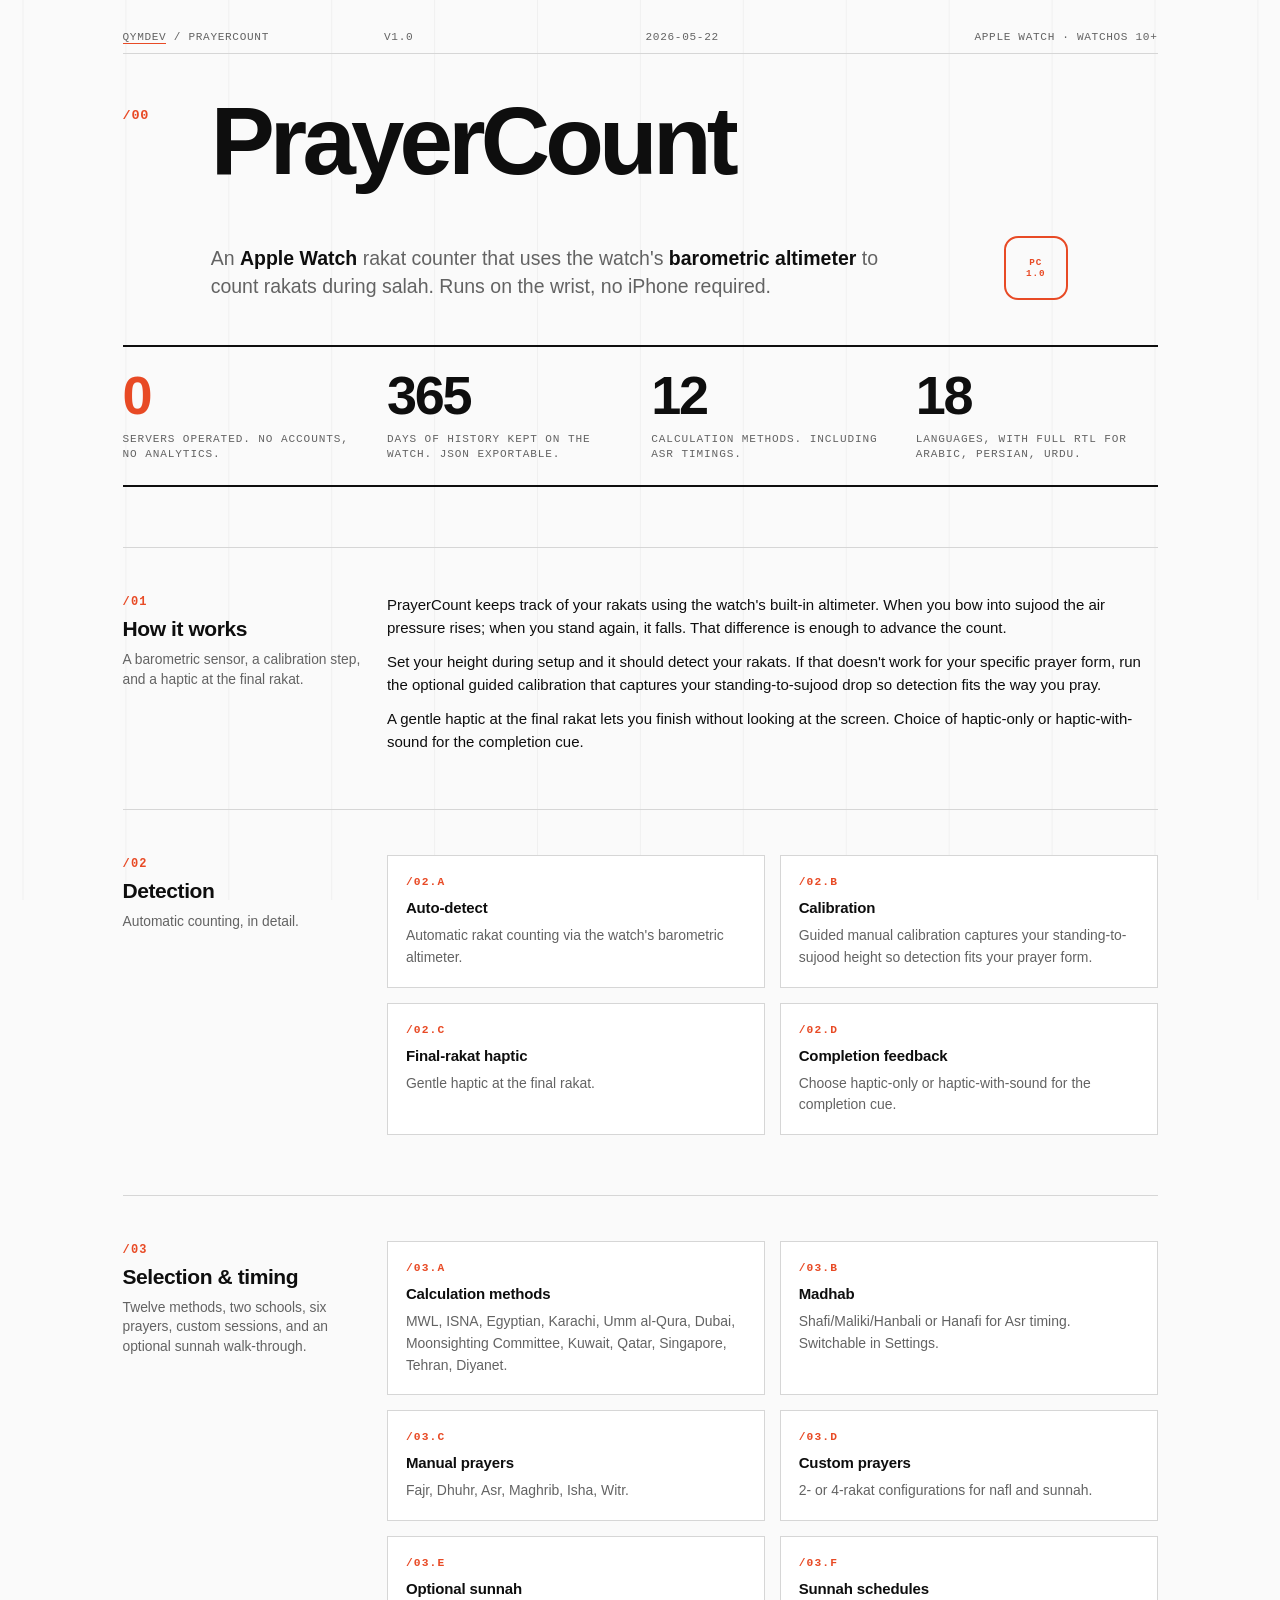
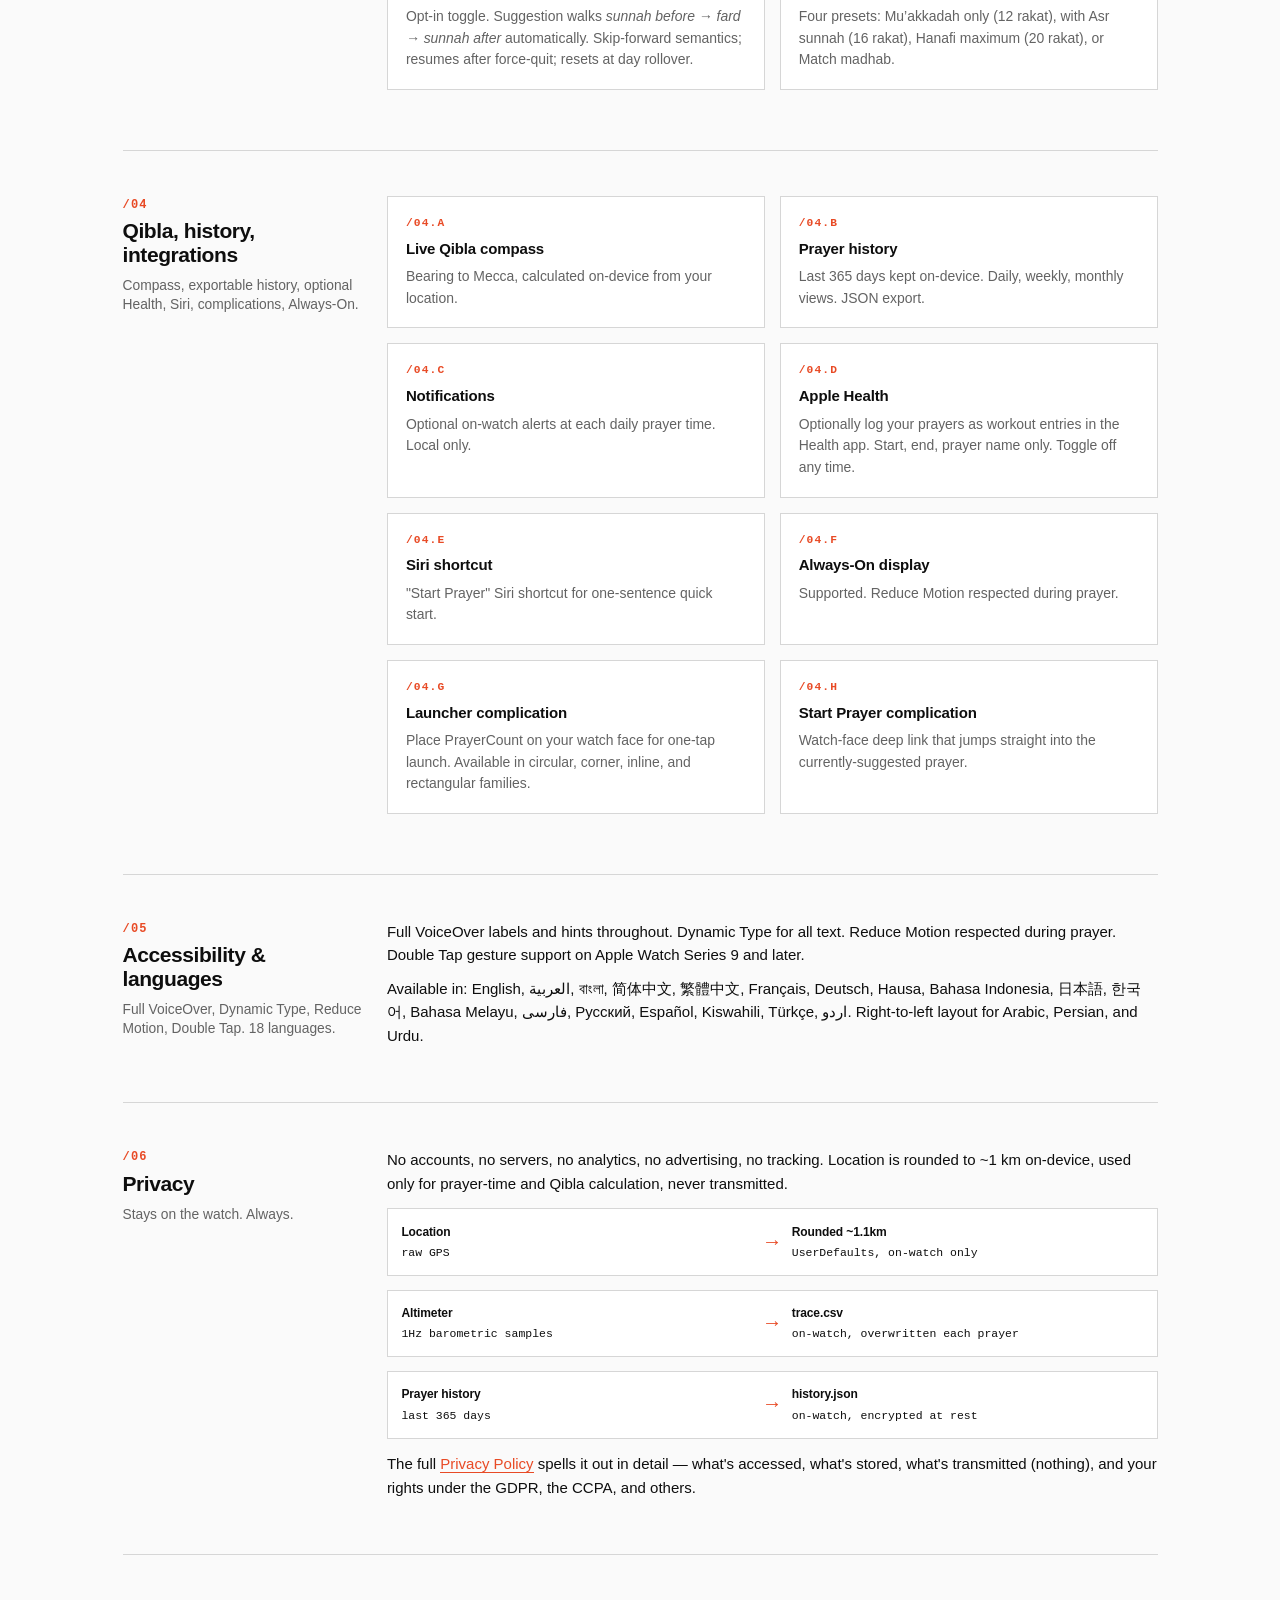
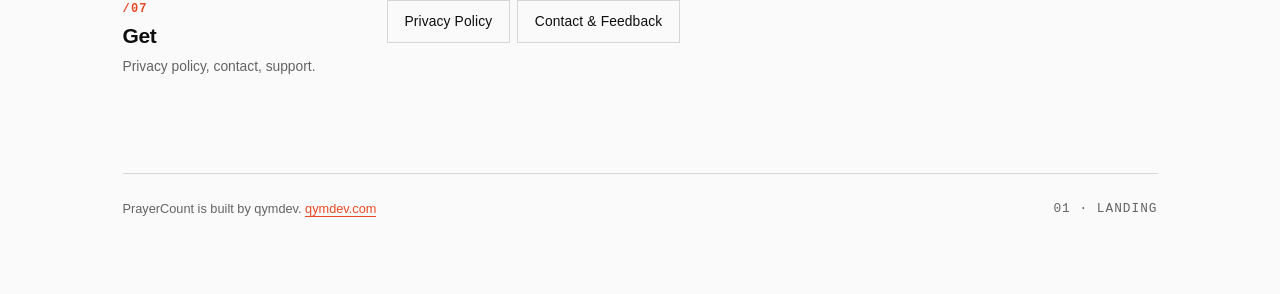
==== prayercount/index.html @ 880f3c38 "Soften hero stat: "Both schools for Asr" → "Including Asr timings" Co-Authored-By: Claude Opus 4.7 <" ====
<!doctype html>
<html lang="en">
<head>
  <meta charset="utf-8">
  <meta name="viewport" content="width=device-width, initial-scale=1">
  <title>PrayerCount — Apple Watch rakat counter</title>
  <meta name="description" content="PrayerCount is an Apple Watch app that counts the rakats of your daily prayer using the watch's barometric altimeter.">
  <link rel="stylesheet" href="style.css">
</head>
<body>
<div class="frame">
  <header class="meta-row">
    <div><a href="https://qymdev.com/">qymdev</a> / prayercount</div>
    <div>v1.0</div>
    <div>2026-05-22</div>
    <div>Apple Watch · watchOS 10+</div>
  </header>

  <div class="hero">
    <div class="ord">/00</div>
    <h1>PrayerCount</h1>
    <p class="tagline">An <strong>Apple Watch</strong> rakat counter that uses the watch's <strong>barometric altimeter</strong> to count rakats during salah. Runs on the wrist, no iPhone required.</p>
    <div class="signal">PC<br>1.0</div>
  </div>

  <div class="stats">
    <div class="stat">
      <p class="num accent">0</p>
      <p class="label">Servers operated. No accounts, no analytics.</p>
    </div>
    <div class="stat">
      <p class="num">365</p>
      <p class="label">Days of history kept on the watch. JSON exportable.</p>
    </div>
    <div class="stat">
      <p class="num">12</p>
      <p class="label">Calculation methods. Including Asr timings.</p>
    </div>
    <div class="stat">
      <p class="num">18</p>
      <p class="label">Languages, with full RTL for Arabic, Persian, Urdu.</p>
    </div>
  </div>

  <section>
    <div class="lead">
      <span class="ord">/01</span>
      <h2>How it works</h2>
      <p class="lead-dek">A barometric sensor, a calibration step, and a haptic at the final rakat.</p>
    </div>
    <div class="body">
      <p>PrayerCount keeps track of your rakats using the watch's built-in altimeter. When you bow into sujood the air pressure rises; when you stand again, it falls. That difference is enough to advance the count.</p>
      <p>Set your height during setup and it should detect your rakats. If that doesn't work for your specific prayer form, run the optional guided calibration that captures your standing-to-sujood drop so detection fits the way you pray.</p>
      <p>A gentle haptic at the final rakat lets you finish without looking at the screen. Choice of haptic-only or haptic-with-sound for the completion cue.</p>
    </div>
  </section>

  <section>
    <div class="lead">
      <span class="ord">/02</span>
      <h2>Detection</h2>
      <p class="lead-dek">Automatic counting, in detail.</p>
    </div>
    <div class="body">
      <div class="cards">
        <div class="card">
          <p class="num">/02.A</p>
          <h4>Auto-detect</h4>
          <p>Automatic rakat counting via the watch's barometric altimeter.</p>
        </div>
        <div class="card">
          <p class="num">/02.B</p>
          <h4>Calibration</h4>
          <p>Guided manual calibration captures your standing-to-sujood height so detection fits your prayer form.</p>
        </div>
        <div class="card">
          <p class="num">/02.C</p>
          <h4>Final-rakat haptic</h4>
          <p>Gentle haptic at the final rakat.</p>
        </div>
        <div class="card">
          <p class="num">/02.D</p>
          <h4>Completion feedback</h4>
          <p>Choose haptic-only or haptic-with-sound for the completion cue.</p>
        </div>
      </div>
    </div>
  </section>

  <section>
    <div class="lead">
      <span class="ord">/03</span>
      <h2>Selection &amp; timing</h2>
      <p class="lead-dek">Twelve methods, two schools, six prayers, custom sessions, and an optional sunnah walk-through.</p>
    </div>
    <div class="body">
      <div class="cards">
        <div class="card">
          <p class="num">/03.A</p>
          <h4>Calculation methods</h4>
          <p>MWL, ISNA, Egyptian, Karachi, Umm al-Qura, Dubai, Moonsighting Committee, Kuwait, Qatar, Singapore, Tehran, Diyanet.</p>
        </div>
        <div class="card">
          <p class="num">/03.B</p>
          <h4>Madhab</h4>
          <p>Shafi/Maliki/Hanbali or Hanafi for Asr timing. Switchable in Settings.</p>
        </div>
        <div class="card">
          <p class="num">/03.C</p>
          <h4>Manual prayers</h4>
          <p>Fajr, Dhuhr, Asr, Maghrib, Isha, Witr.</p>
        </div>
        <div class="card">
          <p class="num">/03.D</p>
          <h4>Custom prayers</h4>
          <p>2- or 4-rakat configurations for nafl and sunnah.</p>
        </div>
        <div class="card">
          <p class="num">/03.E</p>
          <h4>Optional sunnah</h4>
          <p>Opt-in toggle. Suggestion walks <em>sunnah before &rarr; fard &rarr; sunnah after</em> automatically. Skip-forward semantics; resumes after force-quit; resets at day rollover.</p>
        </div>
        <div class="card">
          <p class="num">/03.F</p>
          <h4>Sunnah schedules</h4>
          <p>Four presets: Mu&rsquo;akkadah only (12 rakat), with Asr sunnah (16 rakat), Hanafi maximum (20 rakat), or Match madhab.</p>
        </div>
      </div>
    </div>
  </section>

  <section>
    <div class="lead">
      <span class="ord">/04</span>
      <h2>Qibla, history, integrations</h2>
      <p class="lead-dek">Compass, exportable history, optional Health, Siri, complications, Always-On.</p>
    </div>
    <div class="body">
      <div class="cards">
        <div class="card">
          <p class="num">/04.A</p>
          <h4>Live Qibla compass</h4>
          <p>Bearing to Mecca, calculated on-device from your location.</p>
        </div>
        <div class="card">
          <p class="num">/04.B</p>
          <h4>Prayer history</h4>
          <p>Last 365 days kept on-device. Daily, weekly, monthly views. JSON export.</p>
        </div>
        <div class="card">
          <p class="num">/04.C</p>
          <h4>Notifications</h4>
          <p>Optional on-watch alerts at each daily prayer time. Local only.</p>
        </div>
        <div class="card">
          <p class="num">/04.D</p>
          <h4>Apple Health</h4>
          <p>Optionally log your prayers as workout entries in the Health app. Start, end, prayer name only. Toggle off any time.</p>
        </div>
        <div class="card">
          <p class="num">/04.E</p>
          <h4>Siri shortcut</h4>
          <p>"Start Prayer" Siri shortcut for one-sentence quick start.</p>
        </div>
        <div class="card">
          <p class="num">/04.F</p>
          <h4>Always-On display</h4>
          <p>Supported. Reduce Motion respected during prayer.</p>
        </div>
        <div class="card">
          <p class="num">/04.G</p>
          <h4>Launcher complication</h4>
          <p>Place PrayerCount on your watch face for one-tap launch. Available in circular, corner, inline, and rectangular families.</p>
        </div>
        <div class="card">
          <p class="num">/04.H</p>
          <h4>Start Prayer complication</h4>
          <p>Watch-face deep link that jumps straight into the currently-suggested prayer.</p>
        </div>
      </div>
    </div>
  </section>

  <section>
    <div class="lead">
      <span class="ord">/05</span>
      <h2>Accessibility &amp; languages</h2>
      <p class="lead-dek">Full VoiceOver, Dynamic Type, Reduce Motion, Double Tap. 18 languages.</p>
    </div>
    <div class="body">
      <p>Full VoiceOver labels and hints throughout. Dynamic Type for all text. Reduce Motion respected during prayer. Double Tap gesture support on Apple Watch Series 9 and later.</p>
      <p>Available in: English, العربية, বাংলা, 简体中文, 繁體中文, Français, Deutsch, Hausa, Bahasa Indonesia, 日本語, 한국어, Bahasa Melayu, فارسی, Русский, Español, Kiswahili, Türkçe, اردو. Right-to-left layout for Arabic, Persian, and Urdu.</p>
    </div>
  </section>

  <section>
    <div class="lead">
      <span class="ord">/06</span>
      <h2>Privacy</h2>
      <p class="lead-dek">Stays on the watch. Always.</p>
    </div>
    <div class="body">
      <p>No accounts, no servers, no analytics, no advertising, no tracking. Location is rounded to ~1&nbsp;km on-device, used only for prayer-time and Qibla calculation, never transmitted.</p>
      <div class="flow">
        <div class="source"><strong>Location</strong>raw GPS</div>
        <div class="arrow">→</div>
        <div class="dest"><strong>Rounded ~1.1km</strong>UserDefaults, on-watch only</div>
      </div>
      <div class="flow">
        <div class="source"><strong>Altimeter</strong>1Hz barometric samples</div>
        <div class="arrow">→</div>
        <div class="dest"><strong>trace.csv</strong>on-watch, overwritten each prayer</div>
      </div>
      <div class="flow">
        <div class="source"><strong>Prayer history</strong>last 365 days</div>
        <div class="arrow">→</div>
        <div class="dest"><strong>history.json</strong>on-watch, encrypted at rest</div>
      </div>
      <p>The full <a href="privacy/">Privacy Policy</a> spells it out in detail &mdash; what's accessed, what's stored, what's transmitted (nothing), and your rights under the GDPR, the CCPA, and others.</p>
    </div>
  </section>

  <section>
    <div class="lead">
      <span class="ord">/07</span>
      <h2>Get</h2>
      <p class="lead-dek">Privacy policy, contact, support.</p>
    </div>
    <div class="body">
      <div class="links">
        <a href="privacy/">Privacy Policy</a>
        <a href="mailto:prayercount@qymdev.com">Contact &amp; Feedback</a>
      </div>
    </div>
  </section>

  <footer>
    <p>PrayerCount is built by qymdev. <a href="https://qymdev.com/">qymdev.com</a></p>
    <div class="coord">01 · landing</div>
  </footer>
</div>
</body>
</html>
---- prayercount/style.css ----
:root {
  --bg: #fafafa;
  --fg: #0e0e0e;
  --muted: #636363;
  --accent: #e84a25;
  --border: #d6d6d6;
  --grid-line: rgba(0, 0, 0, 0.04);
  --card-bg: #ffffff;
  --sans: -apple-system, BlinkMacSystemFont, "Inter Tight", "Inter", "Helvetica Neue", sans-serif;
  --mono: ui-monospace, SFMono-Regular, "JetBrains Mono", Menlo, Consolas, monospace;
}
@media (prefers-color-scheme: dark) {
  :root {
    --bg: #0a0a0a;
    --fg: #fafafa;
    --muted: #8b8b8b;
    --border: #2a2a2a;
    --grid-line: rgba(255, 255, 255, 0.04);
    --card-bg: #141414;
  }
}
* { box-sizing: border-box; }
html { -webkit-text-size-adjust: 100%; }
body {
  font-family: var(--sans);
  font-size: 15px;
  line-height: 1.55;
  color: var(--fg);
  background: var(--bg);
  margin: 0;
  padding: 0;
  -webkit-font-smoothing: antialiased;
  text-rendering: optimizeLegibility;
  background-image: linear-gradient(to right, var(--grid-line) 1px, transparent 1px);
  background-size: calc((100% - 3em) / 12) 100%;
  background-position: 1.5em 0;
  background-attachment: fixed;
  font-variant-numeric: tabular-nums;
}
.frame { max-width: 1080px; margin: 0 auto; padding: 1.5em 1.5em 5em; }

.meta-row {
  display: grid;
  grid-template-columns: repeat(12, 1fr);
  gap: 1em;
  font-family: var(--mono);
  font-size: 0.74em;
  letter-spacing: 0.06em;
  text-transform: uppercase;
  color: var(--muted);
  border-bottom: 1px solid var(--border);
  padding: 0.6em 0;
  margin-bottom: 4em;
}
.meta-row > div { grid-column: span 3; }
.meta-row > div:last-child { text-align: right; grid-column: 10 / -1; }
.meta-row a { color: var(--muted); text-decoration: none; }
.meta-row a:hover { color: var(--accent); }

.hero {
  display: grid;
  grid-template-columns: repeat(12, 1fr);
  gap: 1.5em;
  margin-bottom: 3em;
  align-items: end;
}
.hero .ord {
  grid-column: 1 / span 1;
  font-family: var(--mono);
  font-size: 0.9em;
  font-weight: 700;
  color: var(--accent);
  align-self: start;
  letter-spacing: 0.06em;
  padding-top: 0.6em;
}
.hero h1 {
  grid-column: 2 / span 9;
  font-family: var(--sans);
  font-size: clamp(3em, 9.5vw, 6.4em);
  font-weight: 800;
  line-height: 0.9;
  letter-spacing: -0.05em;
  margin: 0 0 0.3em;
  color: var(--fg);
}
.hero .tagline {
  grid-column: 2 / span 8;
  font-size: 1.3em;
  line-height: 1.4;
  color: var(--muted);
  font-weight: 500;
  margin: 0;
}
.hero .tagline strong { color: var(--fg); }
.hero .signal {
  grid-column: 11 / -1;
  align-self: end;
  width: 64px;
  height: 64px;
  border: 2px solid var(--accent);
  border-radius: 14px;
  display: grid;
  place-items: center;
  color: var(--accent);
  font-family: var(--mono);
  font-size: 0.62em;
  letter-spacing: 0.1em;
  text-align: center;
  line-height: 1.2;
  font-weight: 700;
  text-transform: uppercase;
}

.stats {
  display: grid;
  grid-template-columns: repeat(12, 1fr);
  gap: 1.5em;
  border-top: 2px solid var(--fg);
  border-bottom: 2px solid var(--fg);
  padding: 1.5em 0;
  margin: 3em 0 4em;
}
.stat { grid-column: span 3; }
.stat .num {
  font-family: var(--sans);
  font-size: clamp(2.4em, 5vw, 3.6em);
  font-weight: 800;
  line-height: 0.95;
  letter-spacing: -0.04em;
  color: var(--fg);
  margin: 0 0 0.2em;
}
.stat .num .unit { font-size: 0.5em; color: var(--muted); font-weight: 600; letter-spacing: 0; margin-left: 0.15em; }
.stat .num.accent { color: var(--accent); }
.stat .label {
  font-family: var(--mono);
  font-size: 0.74em;
  letter-spacing: 0.08em;
  text-transform: uppercase;
  color: var(--muted);
  margin: 0;
  line-height: 1.4;
}

section {
  display: grid;
  grid-template-columns: repeat(12, 1fr);
  gap: 1.5em;
  padding: 3em 0;
  border-top: 1px solid var(--border);
}
section .lead {
  grid-column: 1 / span 3;
  align-self: start;
  position: sticky;
  top: 1.5em;
}
section .lead .ord {
  font-family: var(--mono);
  font-size: 0.8em;
  font-weight: 700;
  color: var(--accent);
  letter-spacing: 0.1em;
  display: block;
  margin-bottom: 0.4em;
}
section .lead h2 {
  font-family: var(--sans);
  font-size: 1.4em;
  font-weight: 800;
  letter-spacing: -0.02em;
  line-height: 1.1;
  margin: 0 0 0.5em;
  color: var(--fg);
}
section .lead .lead-dek {
  font-family: var(--sans);
  font-size: 0.92em;
  color: var(--muted);
  margin: 0;
  line-height: 1.4;
}
section .body { grid-column: 4 / -1; }
section .body > *:first-child { margin-top: 0; }

h3 {
  font-family: var(--sans);
  font-size: 0.95em;
  font-weight: 700;
  text-transform: uppercase;
  letter-spacing: 0.06em;
  margin: 1.8em 0 0.5em;
  color: var(--fg);
}
h3:first-child { margin-top: 0; }
p, ul, ol, table { margin: 0.7em 0; }

a { color: var(--accent); text-decoration: none; border-bottom: 1px solid var(--accent); }
a:hover { background: var(--accent); color: var(--bg); border-bottom-color: var(--accent); }
ul, ol { padding-left: 1.4em; }
li { margin: 0.3em 0; }

.cards {
  display: grid;
  grid-template-columns: repeat(2, 1fr);
  gap: 1em;
  margin: 1em 0;
}
.card {
  background: var(--card-bg);
  border: 1px solid var(--border);
  padding: 1.2em;
}
.card .num {
  font-family: var(--mono);
  font-size: 0.75em;
  font-weight: 700;
  color: var(--accent);
  letter-spacing: 0.1em;
  margin: 0 0 0.4em;
}
.card h4 {
  font-family: var(--sans);
  font-size: 1em;
  font-weight: 700;
  margin: 0 0 0.4em;
  letter-spacing: -0.01em;
}
.card p { margin: 0; font-size: 0.93em; color: var(--muted); }
.card ul { margin: 0.4em 0 0; padding-left: 1.2em; font-size: 0.93em; color: var(--muted); }

code {
  font-family: var(--mono);
  font-size: 0.86em;
  background: var(--grid-line);
  padding: 0.05em 0.4em;
  border: 1px solid var(--border);
}

.links {
  display: flex;
  flex-wrap: wrap;
  gap: 0.5em;
  margin: 0.5em 0 0;
}
.links a {
  display: inline-block;
  padding: 0.7em 1.2em;
  border: 1px solid var(--border);
  background: transparent;
  color: var(--fg);
  text-decoration: none;
  font-weight: 500;
  font-size: 0.92em;
  letter-spacing: 0.01em;
}
.links a:hover {
  background: var(--fg);
  color: var(--bg);
  border-color: var(--fg);
}

table {
  width: 100%;
  border-collapse: collapse;
  font-size: 0.88em;
}
th, td {
  padding: 0.7em 0.6em;
  text-align: left;
  vertical-align: top;
  border-bottom: 1px solid var(--border);
}
th {
  font-family: var(--sans);
  text-transform: uppercase;
  letter-spacing: 0.08em;
  font-size: 0.72em;
  font-weight: 700;
  color: var(--muted);
  border-bottom: 2px solid var(--fg);
}

.updated {
  font-family: var(--mono);
  font-size: 0.78em;
  color: var(--muted);
  text-transform: uppercase;
  letter-spacing: 0.1em;
  margin-bottom: 0;
}

.flow {
  display: grid;
  grid-template-columns: 1fr auto 1fr;
  align-items: center;
  gap: 1em;
  padding: 1em;
  background: var(--card-bg);
  border: 1px solid var(--border);
  margin: 1em 0;
  font-size: 0.9em;
}
.flow .arrow {
  font-family: var(--mono);
  color: var(--accent);
  font-size: 1.5em;
  text-align: center;
}
.flow .source, .flow .dest {
  font-family: var(--mono);
  font-size: 0.85em;
}
.flow .source strong, .flow .dest strong {
  display: block;
  font-family: var(--sans);
  font-size: 1.05em;
  letter-spacing: -0.01em;
  margin-bottom: 0.2em;
}
.flow .dest.transmitted { color: #d63b15; font-weight: 700; text-transform: uppercase; letter-spacing: 0.05em; font-family: var(--sans); font-size: 0.85em; }
.flow .dest.local { color: var(--accent); font-weight: 700; }

footer {
  display: grid;
  grid-template-columns: repeat(12, 1fr);
  gap: 1.5em;
  margin-top: 4em;
  padding: 2em 0 0;
  border-top: 1px solid var(--border);
  font-size: 0.85em;
  color: var(--muted);
}
footer p { grid-column: 1 / span 8; margin: 0; }
footer .coord {
  grid-column: 11 / -1;
  text-align: right;
  font-family: var(--mono);
  letter-spacing: 0.08em;
  text-transform: uppercase;
}

@media (max-width: 900px) {
  .cards { grid-template-columns: 1fr; }
}
@media (max-width: 720px) {
  body { background-image: none; font-size: 14px; }
  .frame { padding: 1em 1em 3em; }
  .meta-row, .hero, .stats, section, footer { display: block; }
  .meta-row { padding: 0.6em 0; margin-bottom: 2.5em; }
  .meta-row > div { display: inline-block; margin-right: 1em; grid-column: auto; }
  .meta-row > div:last-child { display: block; text-align: left; margin-top: 0.4em; margin-right: 0; }
  .hero h1 { font-size: 3em; margin-bottom: 0.4em; }
  .hero .signal, .hero .ord { display: none; }
  .stats { padding: 1em 0; }
  .stat { display: inline-block; margin-right: 2em; margin-bottom: 1em; vertical-align: top; }
  section { padding: 2em 0; }
  section .lead { position: static; margin: 0 0 1.5em; }
  footer p, footer .coord { grid-column: auto; text-align: left; }
  footer .coord { margin-top: 0.5em; }
}

/* ═══ PRIVACY PAGE — Editorial-format structural classes ═══ */

.title-block {
  border-top: 6px solid var(--fg);
  padding: 1em 0 0;
  margin-bottom: 2.5em;
}
.title-block .ord {
  font-family: var(--mono);
  font-size: 0.78em;
  font-weight: 700;
  color: var(--accent);
  letter-spacing: 0.12em;
  margin: 0 0 0.5em;
  text-transform: uppercase;
}
.title-block h1 {
  font-family: var(--sans);
  font-size: clamp(2.6em, 7vw, 4em);
  font-weight: 800;
  line-height: 0.95;
  letter-spacing: -0.04em;
  margin: 0 0 0.5em;
  color: var(--fg);
}
.title-block .dek {
  font-family: var(--sans);
  font-size: 1.2em;
  line-height: 1.5;
  color: var(--muted);
  margin: 0 0 0.5em;
  max-width: 38em;
  font-weight: 500;
}
.title-block .dek strong { color: var(--fg); }

.toc {
  border-top: 1px solid var(--border);
  border-bottom: 1px solid var(--border);
  padding: 1.5em 0;
  margin: 2em 0 3em;
  font-family: var(--sans);
}
.toc .toc-title {
  font-family: var(--mono);
  font-size: 0.78em;
  letter-spacing: 0.12em;
  text-transform: uppercase;
  color: var(--muted);
  margin: 0 0 1em;
  font-weight: 700;
}
.toc ol {
  list-style: none;
  padding: 0;
  margin: 0;
  counter-reset: chapter;
  column-count: 2;
  column-gap: 2.5em;
}
.toc li {
  padding: 0.35em 0;
  counter-increment: chapter;
  break-inside: avoid;
  font-size: 0.95em;
}
.toc li::before {
  content: "/" counter(chapter, decimal-leading-zero) "  ";
  font-family: var(--mono);
  color: var(--accent);
  font-weight: 700;
  font-size: 0.82em;
  letter-spacing: 0.05em;
}
.toc a { color: var(--fg); text-decoration: none; border-bottom: 1px solid transparent; }
.toc a:hover { border-bottom-color: var(--accent); color: var(--accent); }

article.chapter {
  display: grid;
  grid-template-columns: repeat(12, 1fr);
  gap: 1em 1.5em;
  margin: 3em 0 0;
  padding-top: 2em;
  border-top: 1px solid var(--border);
}
article.chapter > .ord {
  grid-column: 1 / span 2;
  font-family: var(--mono);
  font-size: 0.78em;
  font-weight: 700;
  color: var(--accent);
  letter-spacing: 0.12em;
  text-transform: uppercase;
  margin: 0;
  align-self: start;
  position: sticky;
  top: 1.5em;
}
article.chapter > h2 {
  grid-column: 3 / span 9;
  font-family: var(--sans);
  font-size: 1.6em;
  font-weight: 800;
  line-height: 1.15;
  letter-spacing: -0.025em;
  margin: 0 0 1em;
  color: var(--fg);
}
article.chapter > .body {
  grid-column: 3 / span 9;
  max-width: 38em;
}
article.chapter > .body > *:first-child { margin-top: 0; }
article.chapter > .body > *:last-child { margin-bottom: 0; }

article.chapter .lede {
  font-size: 1.08em;
  line-height: 1.6;
  color: var(--fg);
}

.pull-quote {
  font-family: var(--sans);
  font-size: 1.45em;
  font-weight: 700;
  line-height: 1.3;
  letter-spacing: -0.015em;
  color: var(--fg);
  border-top: 2px solid var(--accent);
  border-bottom: 2px solid var(--accent);
  padding: 1em 0;
  margin: 2em 0;
}
.pull-quote em {
  color: var(--accent);
  font-style: italic;
}
.pull-quote cite {
  display: block;
  font-family: var(--mono);
  font-style: normal;
  font-size: 0.55em;
  font-weight: 700;
  letter-spacing: 0.15em;
  text-transform: uppercase;
  color: var(--muted);
  margin-top: 1em;
}

.aside {
  border-left: 2px solid var(--border);
  padding: 0.4em 0 0.4em 1.2em;
  margin: 1.5em 0;
  font-size: 0.95em;
  color: var(--muted);
}
.aside .label {
  font-family: var(--mono);
  font-size: 0.7em;
  font-weight: 700;
  letter-spacing: 0.14em;
  text-transform: uppercase;
  color: var(--accent);
  display: block;
  margin-bottom: 0.4em;
}
.aside p { color: var(--fg); margin: 0.5em 0; }
.aside p:first-child { margin-top: 0; }

.updated {
  font-family: var(--mono);
  font-size: 0.78em;
  color: var(--muted);
  text-transform: uppercase;
  letter-spacing: 0.12em;
  margin: 1em 0 0;
}

article.chapter h3 {
  font-family: var(--sans);
  font-size: 0.95em;
  font-weight: 700;
  text-transform: uppercase;
  letter-spacing: 0.06em;
  margin: 1.8em 0 0.5em;
  color: var(--fg);
}
article.chapter h3:first-child { margin-top: 0; }

@media (max-width: 720px) {
  article.chapter { display: block; }
  article.chapter > .ord { position: static; margin: 0 0 0.5em; }
  article.chapter > .body { max-width: none; }
  .toc ol { column-count: 1; }
  .pull-quote { font-size: 1.2em; }
}
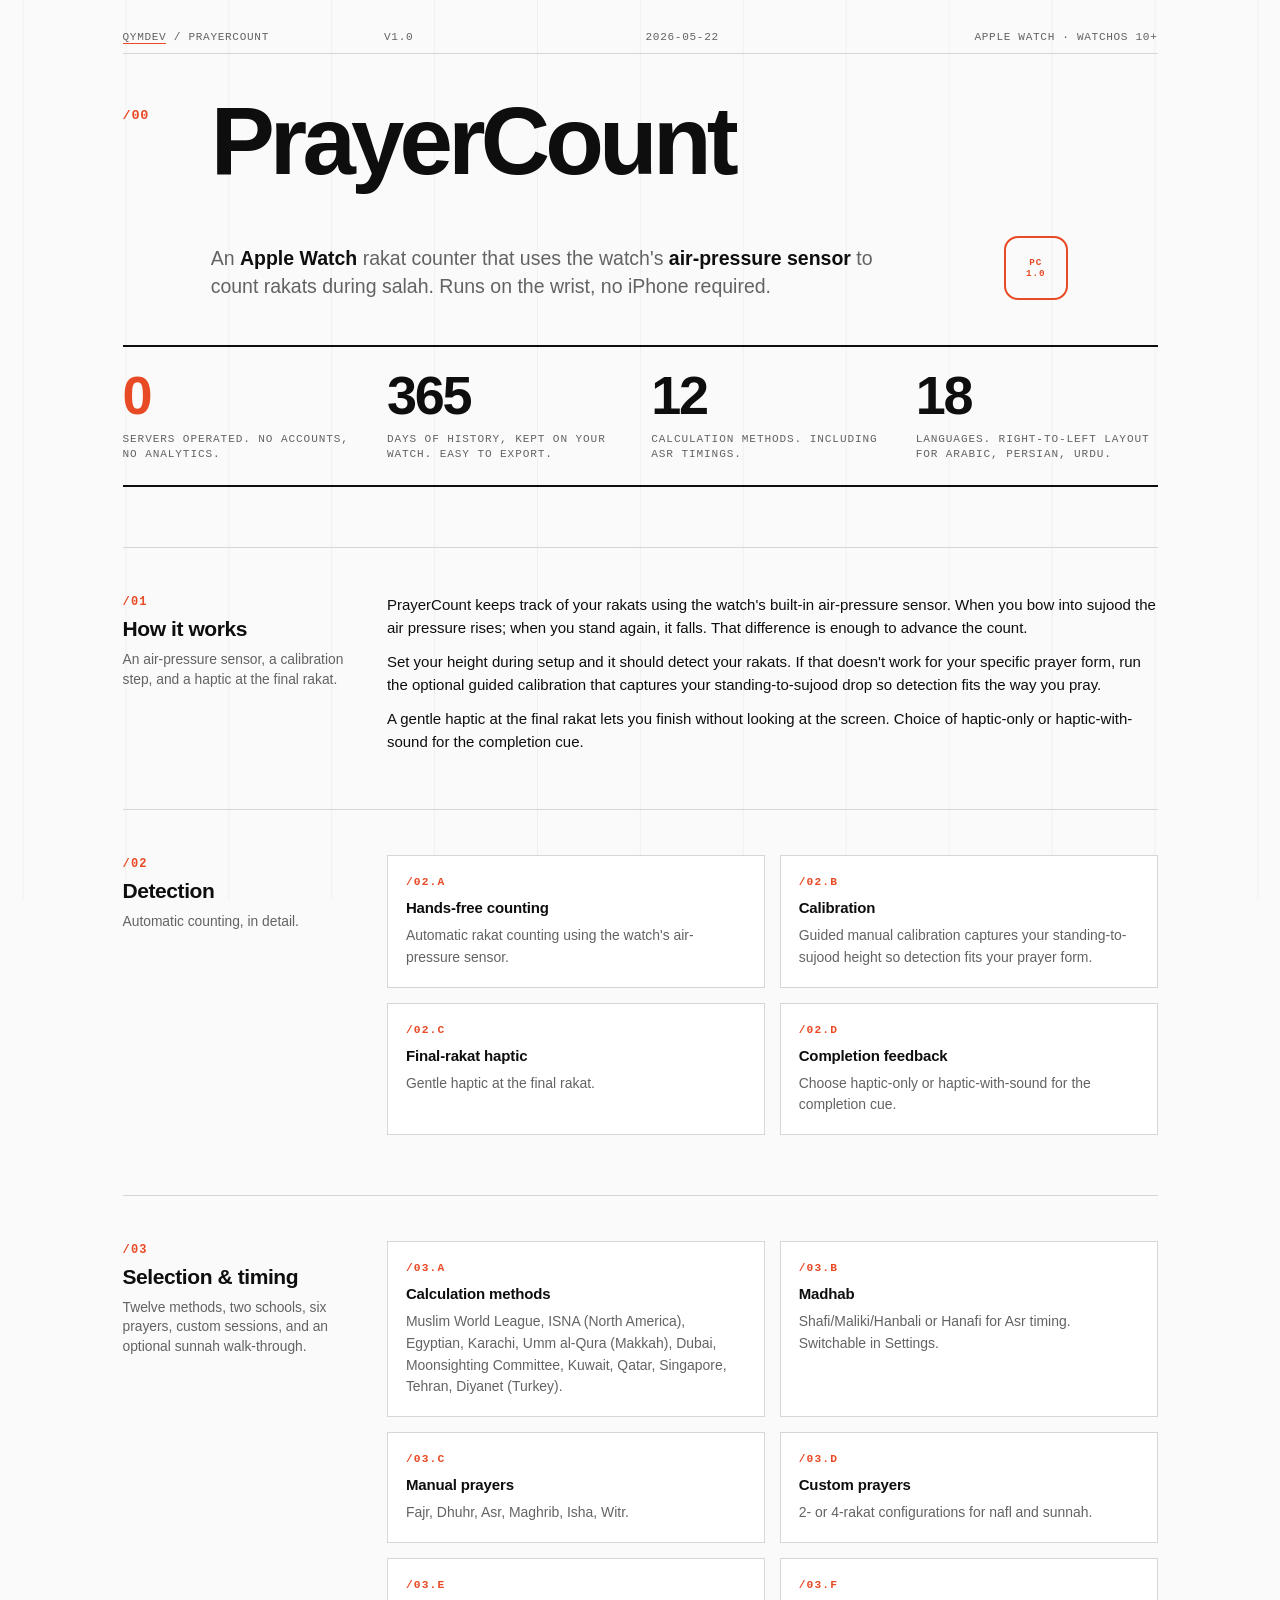
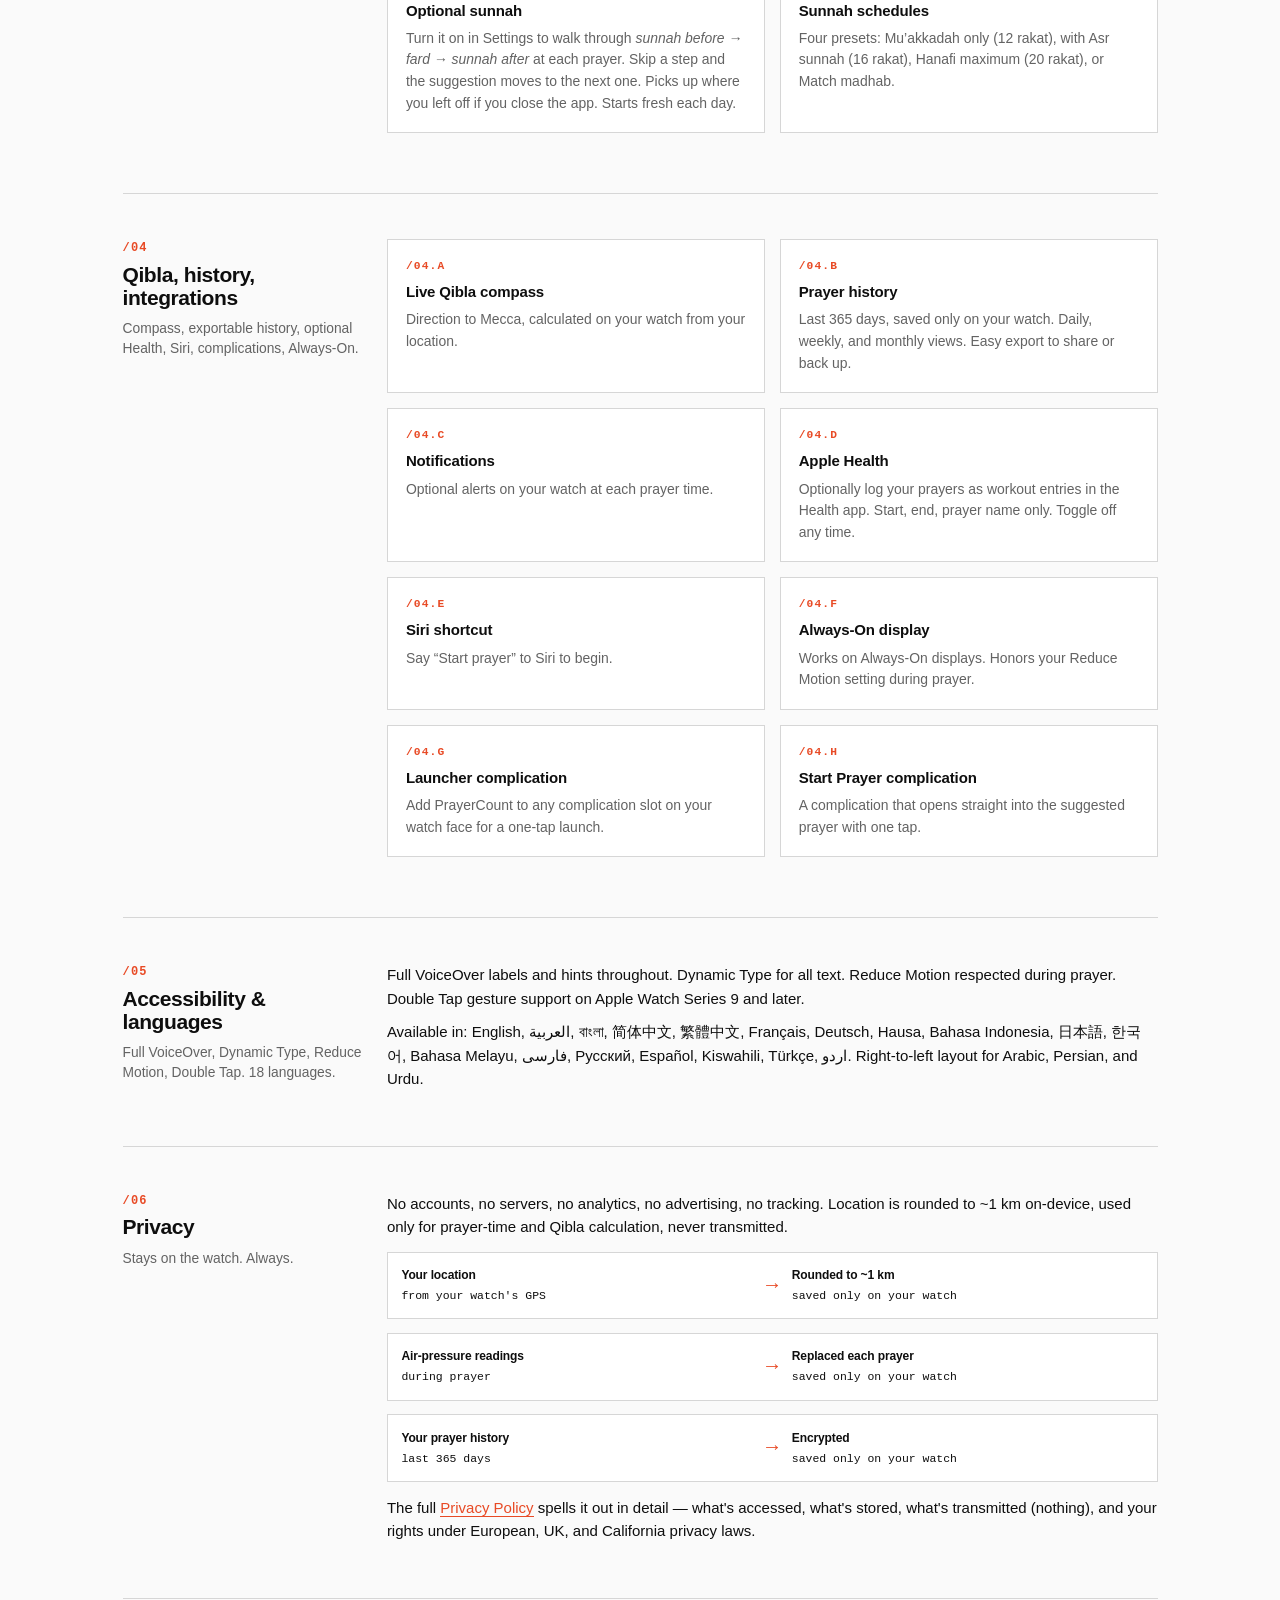
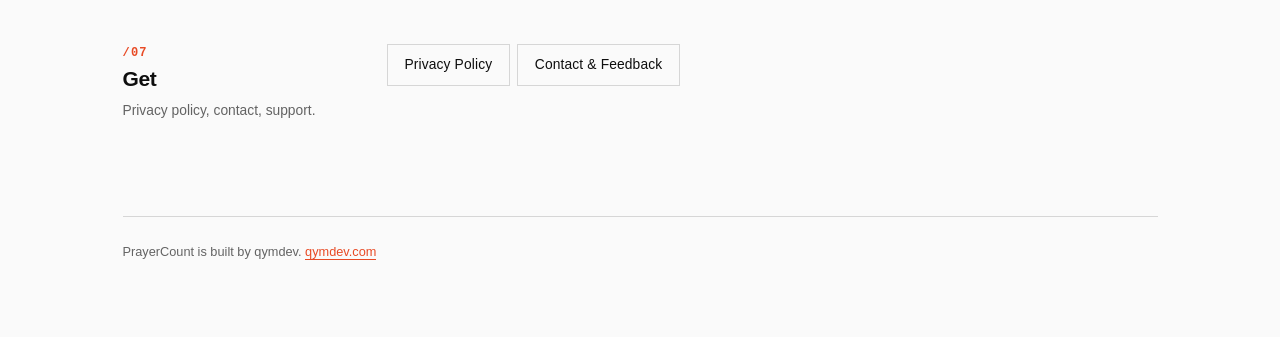
==== commit cdc25fff: "Translate landing-page jargon into end-user language Removes engineering and acronym-heavy phrasing " ====
--- a/prayercount/index.html
+++ b/prayercount/index.html
@@ -19,7 +19,7 @@
   <div class="hero">
     <div class="ord">/00</div>
     <h1>PrayerCount</h1>
-    <p class="tagline">An <strong>Apple Watch</strong> rakat counter that uses the watch's <strong>barometric altimeter</strong> to count rakats during salah. Runs on the wrist, no iPhone required.</p>
+    <p class="tagline">An <strong>Apple Watch</strong> rakat counter that uses the watch's <strong>air-pressure sensor</strong> to count rakats during salah. Runs on the wrist, no iPhone required.</p>
     <div class="signal">PC<br>1.0</div>
   </div>
 
@@ -30,7 +30,7 @@
     </div>
     <div class="stat">
       <p class="num">365</p>
-      <p class="label">Days of history kept on the watch. JSON exportable.</p>
+      <p class="label">Days of history, kept on your watch. Easy to export.</p>
     </div>
     <div class="stat">
       <p class="num">12</p>
@@ -38,7 +38,7 @@
     </div>
     <div class="stat">
       <p class="num">18</p>
-      <p class="label">Languages, with full RTL for Arabic, Persian, Urdu.</p>
+      <p class="label">Languages. Right-to-left layout for Arabic, Persian, Urdu.</p>
     </div>
   </div>
 
@@ -46,10 +46,10 @@
     <div class="lead">
       <span class="ord">/01</span>
       <h2>How it works</h2>
-      <p class="lead-dek">A barometric sensor, a calibration step, and a haptic at the final rakat.</p>
-    </div>
-    <div class="body">
-      <p>PrayerCount keeps track of your rakats using the watch's built-in altimeter. When you bow into sujood the air pressure rises; when you stand again, it falls. That difference is enough to advance the count.</p>
+      <p class="lead-dek">An air-pressure sensor, a calibration step, and a haptic at the final rakat.</p>
+    </div>
+    <div class="body">
+      <p>PrayerCount keeps track of your rakats using the watch's built-in air-pressure sensor. When you bow into sujood the air pressure rises; when you stand again, it falls. That difference is enough to advance the count.</p>
       <p>Set your height during setup and it should detect your rakats. If that doesn't work for your specific prayer form, run the optional guided calibration that captures your standing-to-sujood drop so detection fits the way you pray.</p>
       <p>A gentle haptic at the final rakat lets you finish without looking at the screen. Choice of haptic-only or haptic-with-sound for the completion cue.</p>
     </div>
@@ -65,8 +65,8 @@
       <div class="cards">
         <div class="card">
           <p class="num">/02.A</p>
-          <h4>Auto-detect</h4>
-          <p>Automatic rakat counting via the watch's barometric altimeter.</p>
+          <h4>Hands-free counting</h4>
+          <p>Automatic rakat counting using the watch's air-pressure sensor.</p>
         </div>
         <div class="card">
           <p class="num">/02.B</p>
@@ -98,7 +98,7 @@
         <div class="card">
           <p class="num">/03.A</p>
           <h4>Calculation methods</h4>
-          <p>MWL, ISNA, Egyptian, Karachi, Umm al-Qura, Dubai, Moonsighting Committee, Kuwait, Qatar, Singapore, Tehran, Diyanet.</p>
+          <p>Muslim World League, ISNA (North America), Egyptian, Karachi, Umm al-Qura (Makkah), Dubai, Moonsighting Committee, Kuwait, Qatar, Singapore, Tehran, Diyanet (Turkey).</p>
         </div>
         <div class="card">
           <p class="num">/03.B</p>
@@ -118,7 +118,7 @@
         <div class="card">
           <p class="num">/03.E</p>
           <h4>Optional sunnah</h4>
-          <p>Opt-in toggle. Suggestion walks <em>sunnah before &rarr; fard &rarr; sunnah after</em> automatically. Skip-forward semantics; resumes after force-quit; resets at day rollover.</p>
+          <p>Turn it on in Settings to walk through <em>sunnah before &rarr; fard &rarr; sunnah after</em> at each prayer. Skip a step and the suggestion moves to the next one. Picks up where you left off if you close the app. Starts fresh each day.</p>
         </div>
         <div class="card">
           <p class="num">/03.F</p>
@@ -140,17 +140,17 @@
         <div class="card">
           <p class="num">/04.A</p>
           <h4>Live Qibla compass</h4>
-          <p>Bearing to Mecca, calculated on-device from your location.</p>
+          <p>Direction to Mecca, calculated on your watch from your location.</p>
         </div>
         <div class="card">
           <p class="num">/04.B</p>
           <h4>Prayer history</h4>
-          <p>Last 365 days kept on-device. Daily, weekly, monthly views. JSON export.</p>
+          <p>Last 365 days, saved only on your watch. Daily, weekly, and monthly views. Easy export to share or back up.</p>
         </div>
         <div class="card">
           <p class="num">/04.C</p>
           <h4>Notifications</h4>
-          <p>Optional on-watch alerts at each daily prayer time. Local only.</p>
+          <p>Optional alerts on your watch at each prayer time.</p>
         </div>
         <div class="card">
           <p class="num">/04.D</p>
@@ -160,22 +160,22 @@
         <div class="card">
           <p class="num">/04.E</p>
           <h4>Siri shortcut</h4>
-          <p>"Start Prayer" Siri shortcut for one-sentence quick start.</p>
+          <p>Say &ldquo;Start prayer&rdquo; to Siri to begin.</p>
         </div>
         <div class="card">
           <p class="num">/04.F</p>
           <h4>Always-On display</h4>
-          <p>Supported. Reduce Motion respected during prayer.</p>
+          <p>Works on Always-On displays. Honors your Reduce Motion setting during prayer.</p>
         </div>
         <div class="card">
           <p class="num">/04.G</p>
           <h4>Launcher complication</h4>
-          <p>Place PrayerCount on your watch face for one-tap launch. Available in circular, corner, inline, and rectangular families.</p>
+          <p>Add PrayerCount to any complication slot on your watch face for a one-tap launch.</p>
         </div>
         <div class="card">
           <p class="num">/04.H</p>
           <h4>Start Prayer complication</h4>
-          <p>Watch-face deep link that jumps straight into the currently-suggested prayer.</p>
+          <p>A complication that opens straight into the suggested prayer with one tap.</p>
         </div>
       </div>
     </div>
@@ -202,21 +202,21 @@
     <div class="body">
       <p>No accounts, no servers, no analytics, no advertising, no tracking. Location is rounded to ~1&nbsp;km on-device, used only for prayer-time and Qibla calculation, never transmitted.</p>
       <div class="flow">
-        <div class="source"><strong>Location</strong>raw GPS</div>
+        <div class="source"><strong>Your location</strong>from your watch's GPS</div>
         <div class="arrow">→</div>
-        <div class="dest"><strong>Rounded ~1.1km</strong>UserDefaults, on-watch only</div>
+        <div class="dest"><strong>Rounded to ~1 km</strong>saved only on your watch</div>
       </div>
       <div class="flow">
-        <div class="source"><strong>Altimeter</strong>1Hz barometric samples</div>
+        <div class="source"><strong>Air-pressure readings</strong>during prayer</div>
         <div class="arrow">→</div>
-        <div class="dest"><strong>trace.csv</strong>on-watch, overwritten each prayer</div>
+        <div class="dest"><strong>Replaced each prayer</strong>saved only on your watch</div>
       </div>
       <div class="flow">
-        <div class="source"><strong>Prayer history</strong>last 365 days</div>
+        <div class="source"><strong>Your prayer history</strong>last 365 days</div>
         <div class="arrow">→</div>
-        <div class="dest"><strong>history.json</strong>on-watch, encrypted at rest</div>
-      </div>
-      <p>The full <a href="privacy/">Privacy Policy</a> spells it out in detail &mdash; what's accessed, what's stored, what's transmitted (nothing), and your rights under the GDPR, the CCPA, and others.</p>
+        <div class="dest"><strong>Encrypted</strong>saved only on your watch</div>
+      </div>
+      <p>The full <a href="privacy/">Privacy Policy</a> spells it out in detail &mdash; what's accessed, what's stored, what's transmitted (nothing), and your rights under European, UK, and California privacy laws.</p>
     </div>
   </section>
 
@@ -236,7 +236,6 @@
 
   <footer>
     <p>PrayerCount is built by qymdev. <a href="https://qymdev.com/">qymdev.com</a></p>
-    <div class="coord">01 · landing</div>
   </footer>
 </div>
 </body>
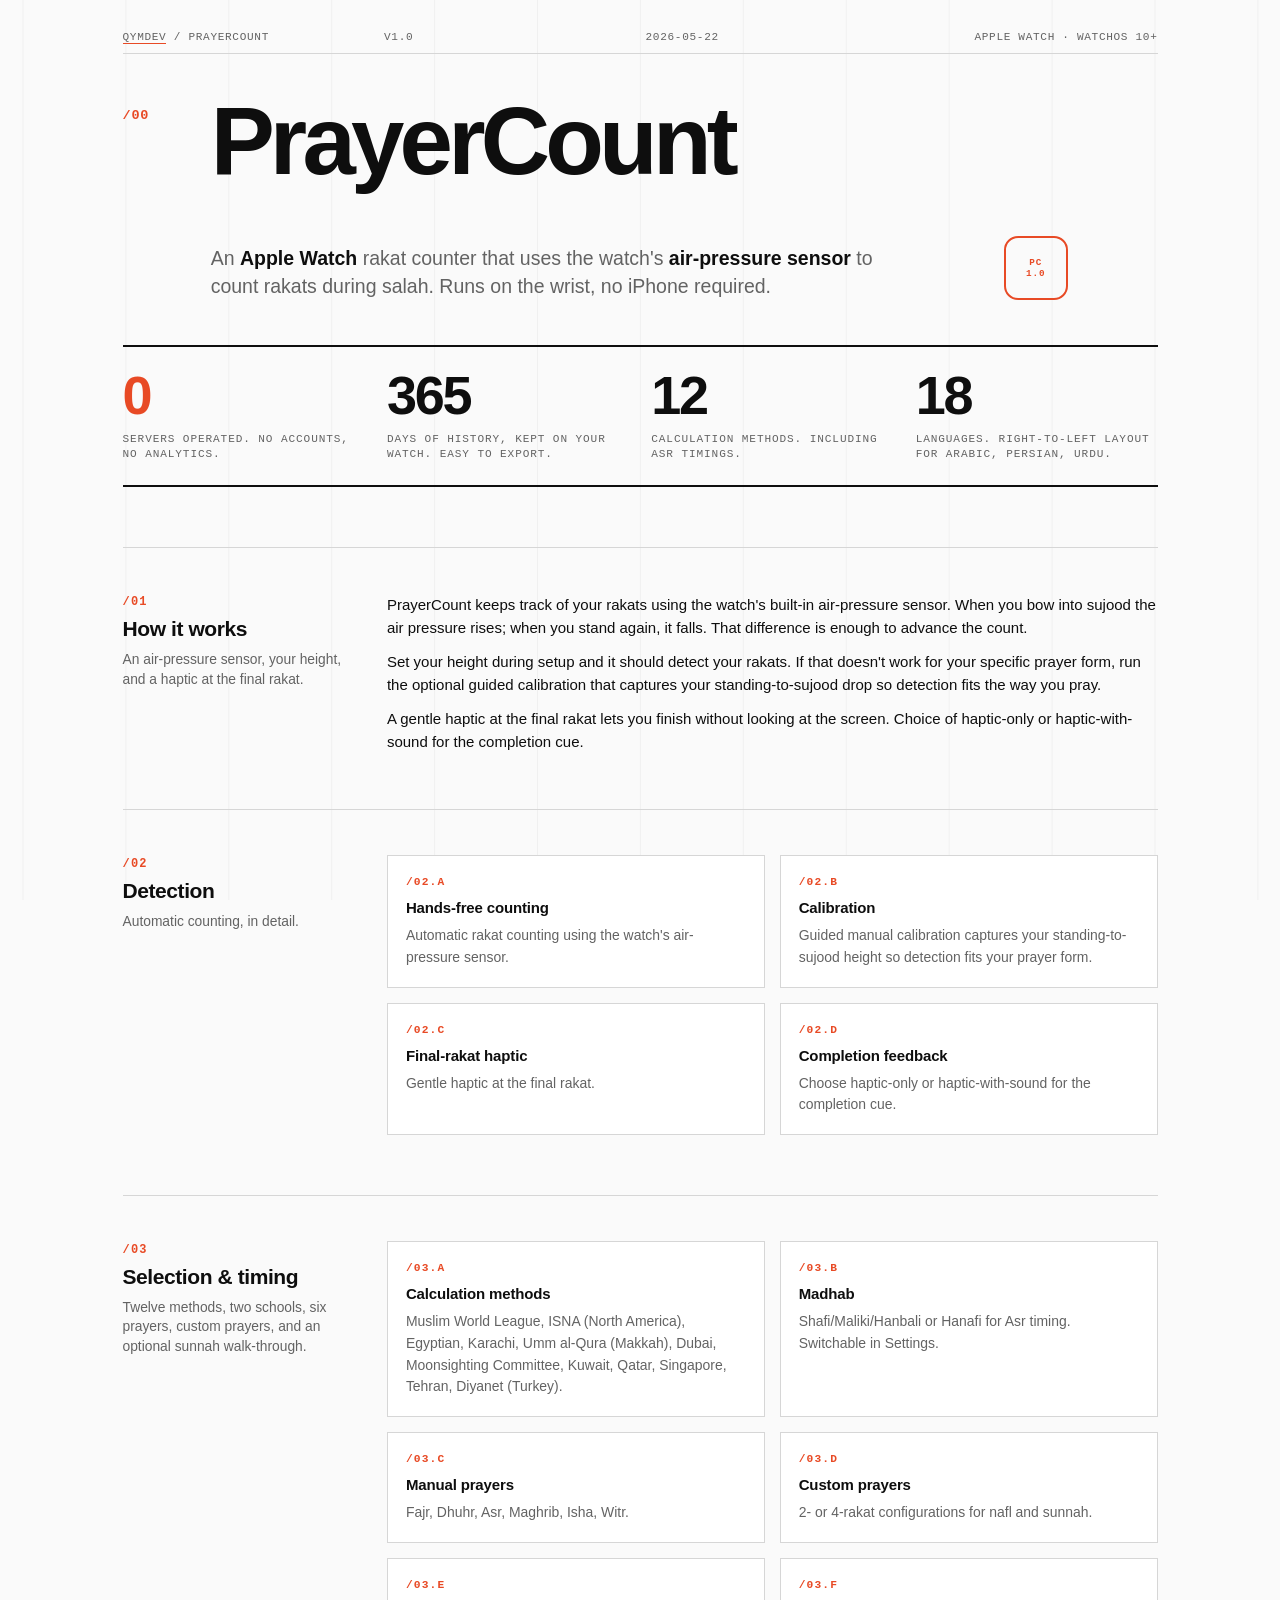
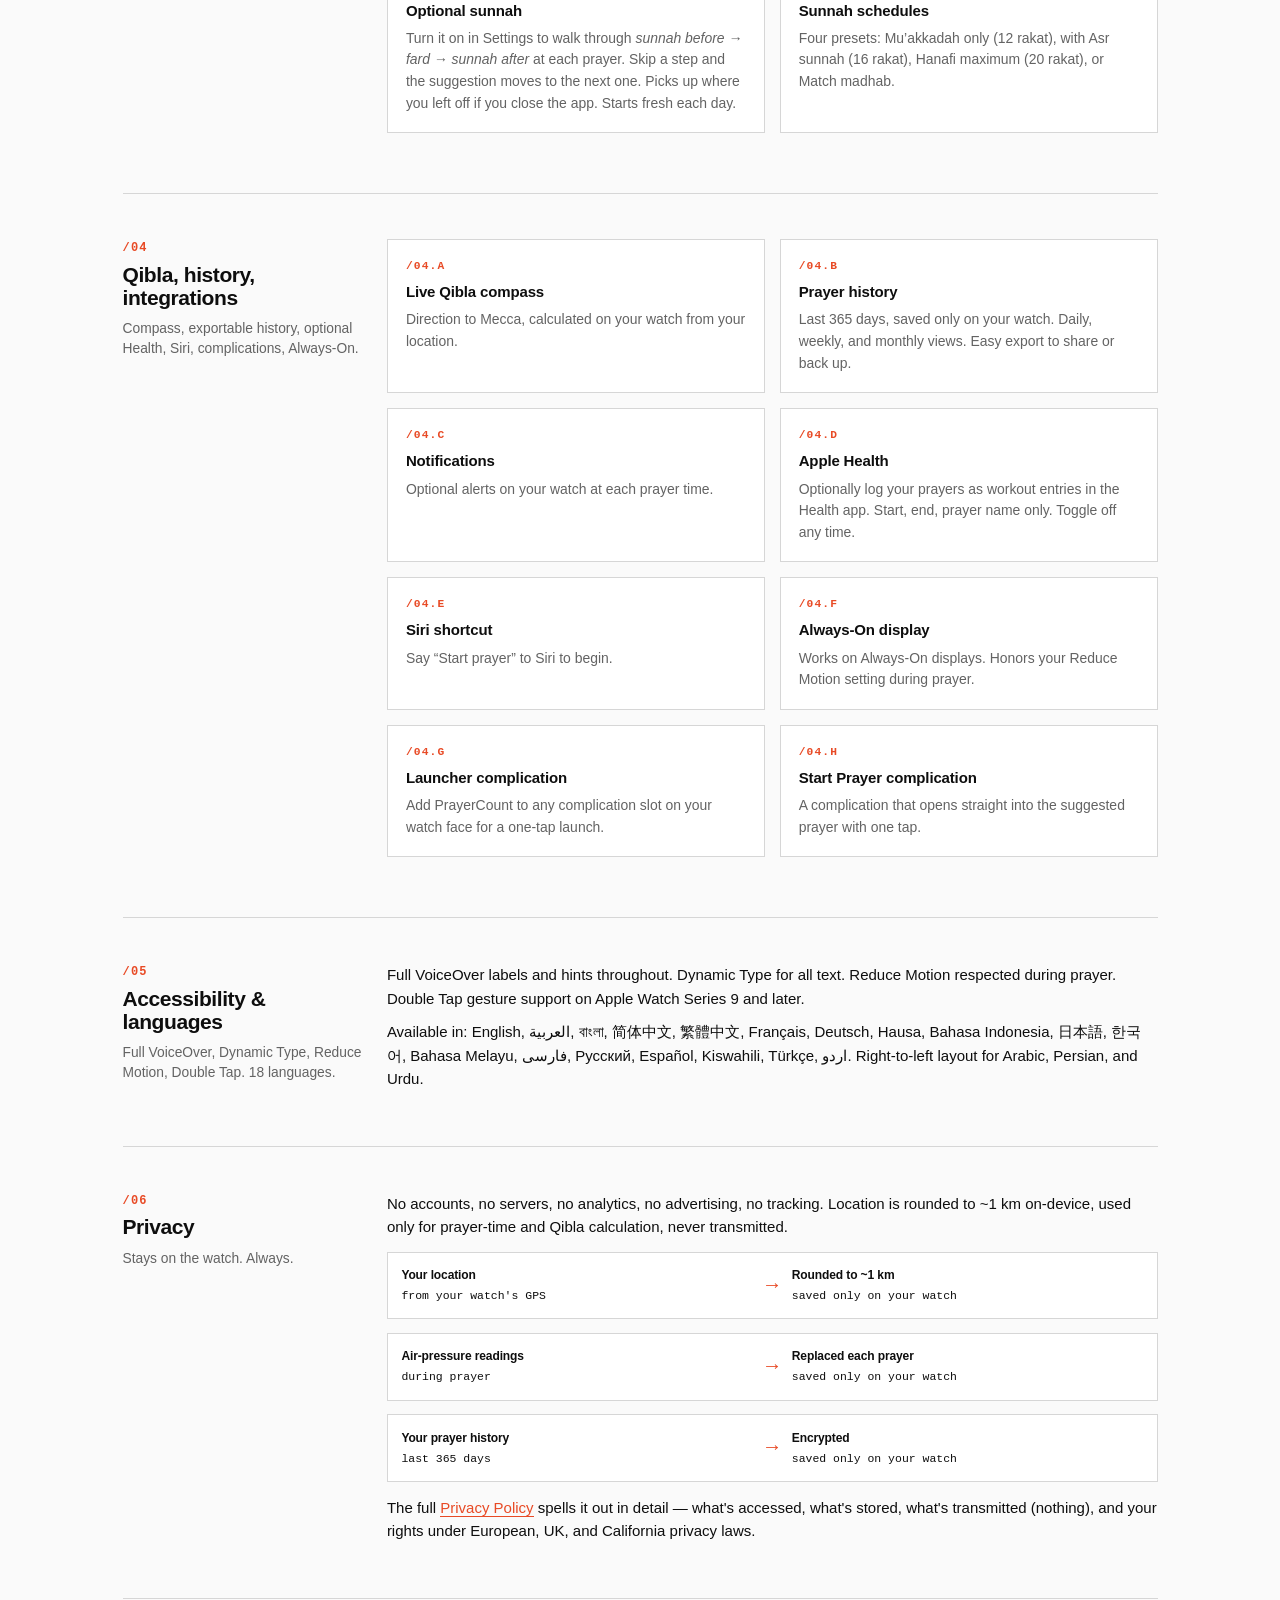
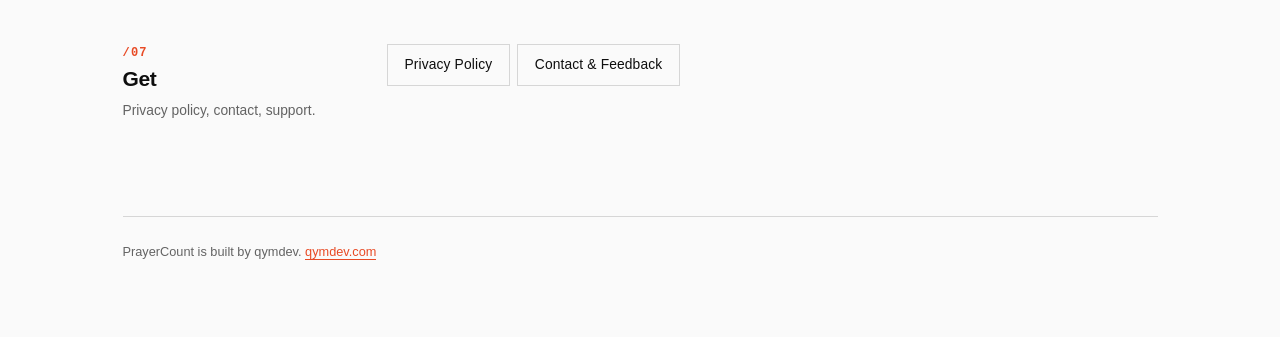
==== commit f97c1aa8: "Align lead-deks with rewritten copy /01 dek now mentions height (the default path) instead of "a cal" ====
--- a/prayercount/index.html
+++ b/prayercount/index.html
@@ -46,7 +46,7 @@
     <div class="lead">
       <span class="ord">/01</span>
       <h2>How it works</h2>
-      <p class="lead-dek">An air-pressure sensor, a calibration step, and a haptic at the final rakat.</p>
+      <p class="lead-dek">An air-pressure sensor, your height, and a haptic at the final rakat.</p>
     </div>
     <div class="body">
       <p>PrayerCount keeps track of your rakats using the watch's built-in air-pressure sensor. When you bow into sujood the air pressure rises; when you stand again, it falls. That difference is enough to advance the count.</p>
@@ -91,7 +91,7 @@
     <div class="lead">
       <span class="ord">/03</span>
       <h2>Selection &amp; timing</h2>
-      <p class="lead-dek">Twelve methods, two schools, six prayers, custom sessions, and an optional sunnah walk-through.</p>
+      <p class="lead-dek">Twelve methods, two schools, six prayers, custom prayers, and an optional sunnah walk-through.</p>
     </div>
     <div class="body">
       <div class="cards">
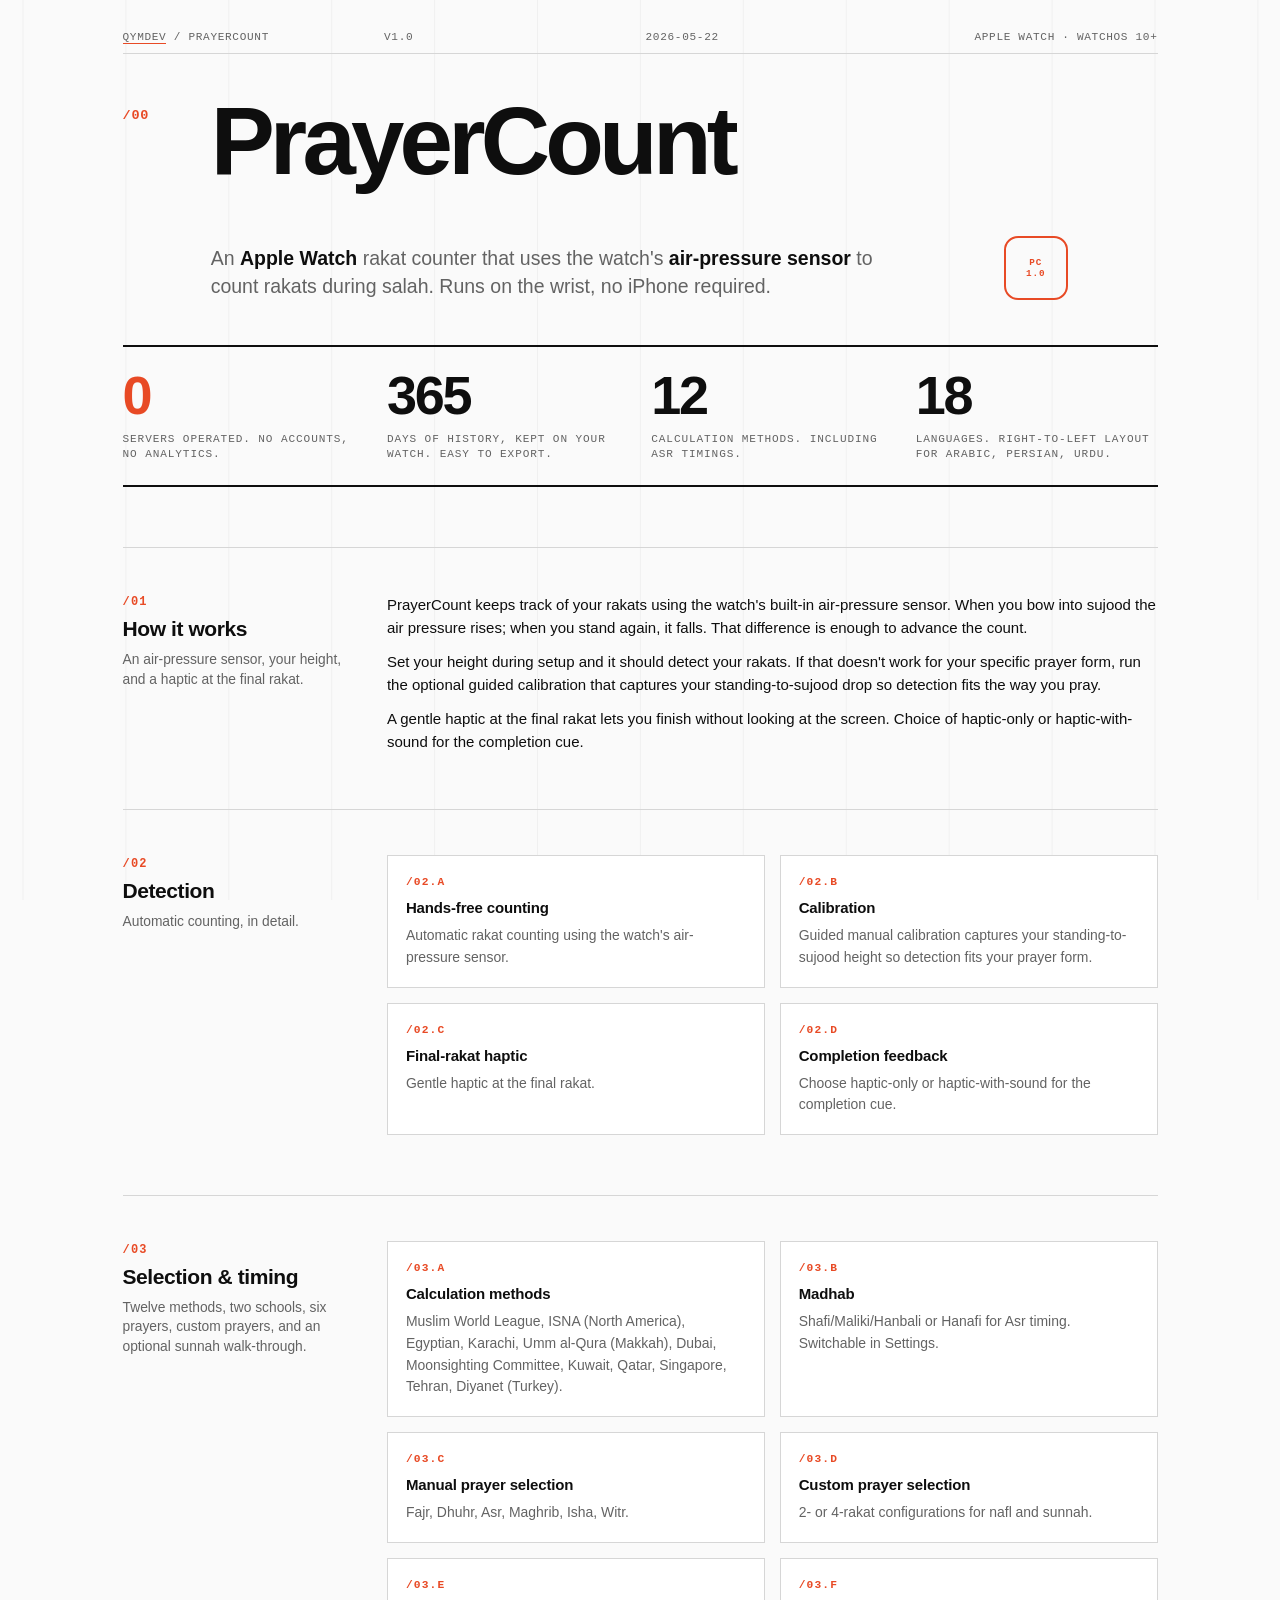
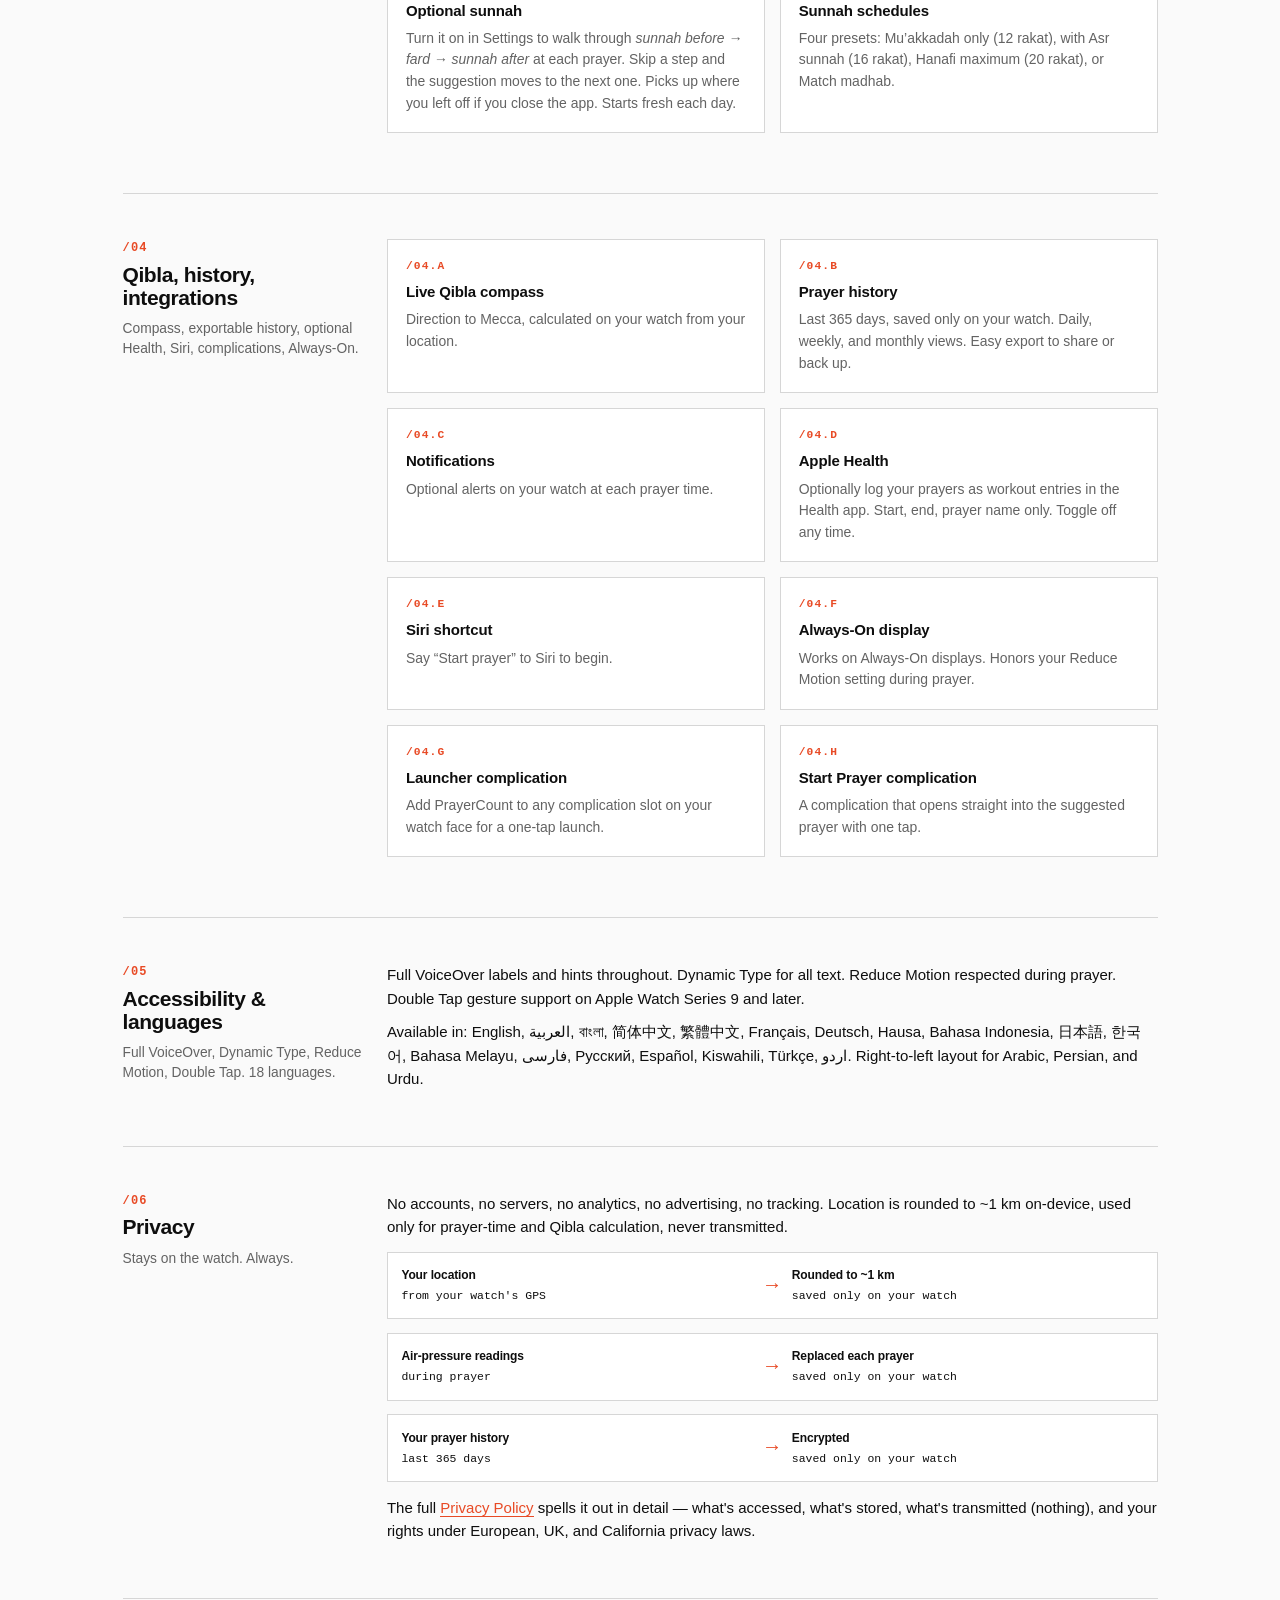
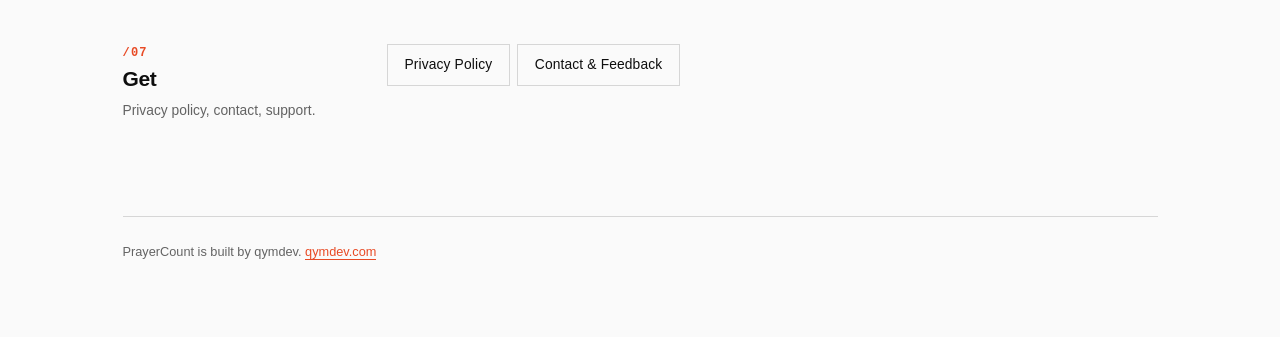
==== commit 0d0105ef: "Rename /03.C and /03.D h4s to "...prayer selection" Co-Authored-By: Claude Opus 4.7 <noreply@anthrop" ====
--- a/prayercount/index.html
+++ b/prayercount/index.html
@@ -107,12 +107,12 @@
         </div>
         <div class="card">
           <p class="num">/03.C</p>
-          <h4>Manual prayers</h4>
+          <h4>Manual prayer selection</h4>
           <p>Fajr, Dhuhr, Asr, Maghrib, Isha, Witr.</p>
         </div>
         <div class="card">
           <p class="num">/03.D</p>
-          <h4>Custom prayers</h4>
+          <h4>Custom prayer selection</h4>
           <p>2- or 4-rakat configurations for nafl and sunnah.</p>
         </div>
         <div class="card">
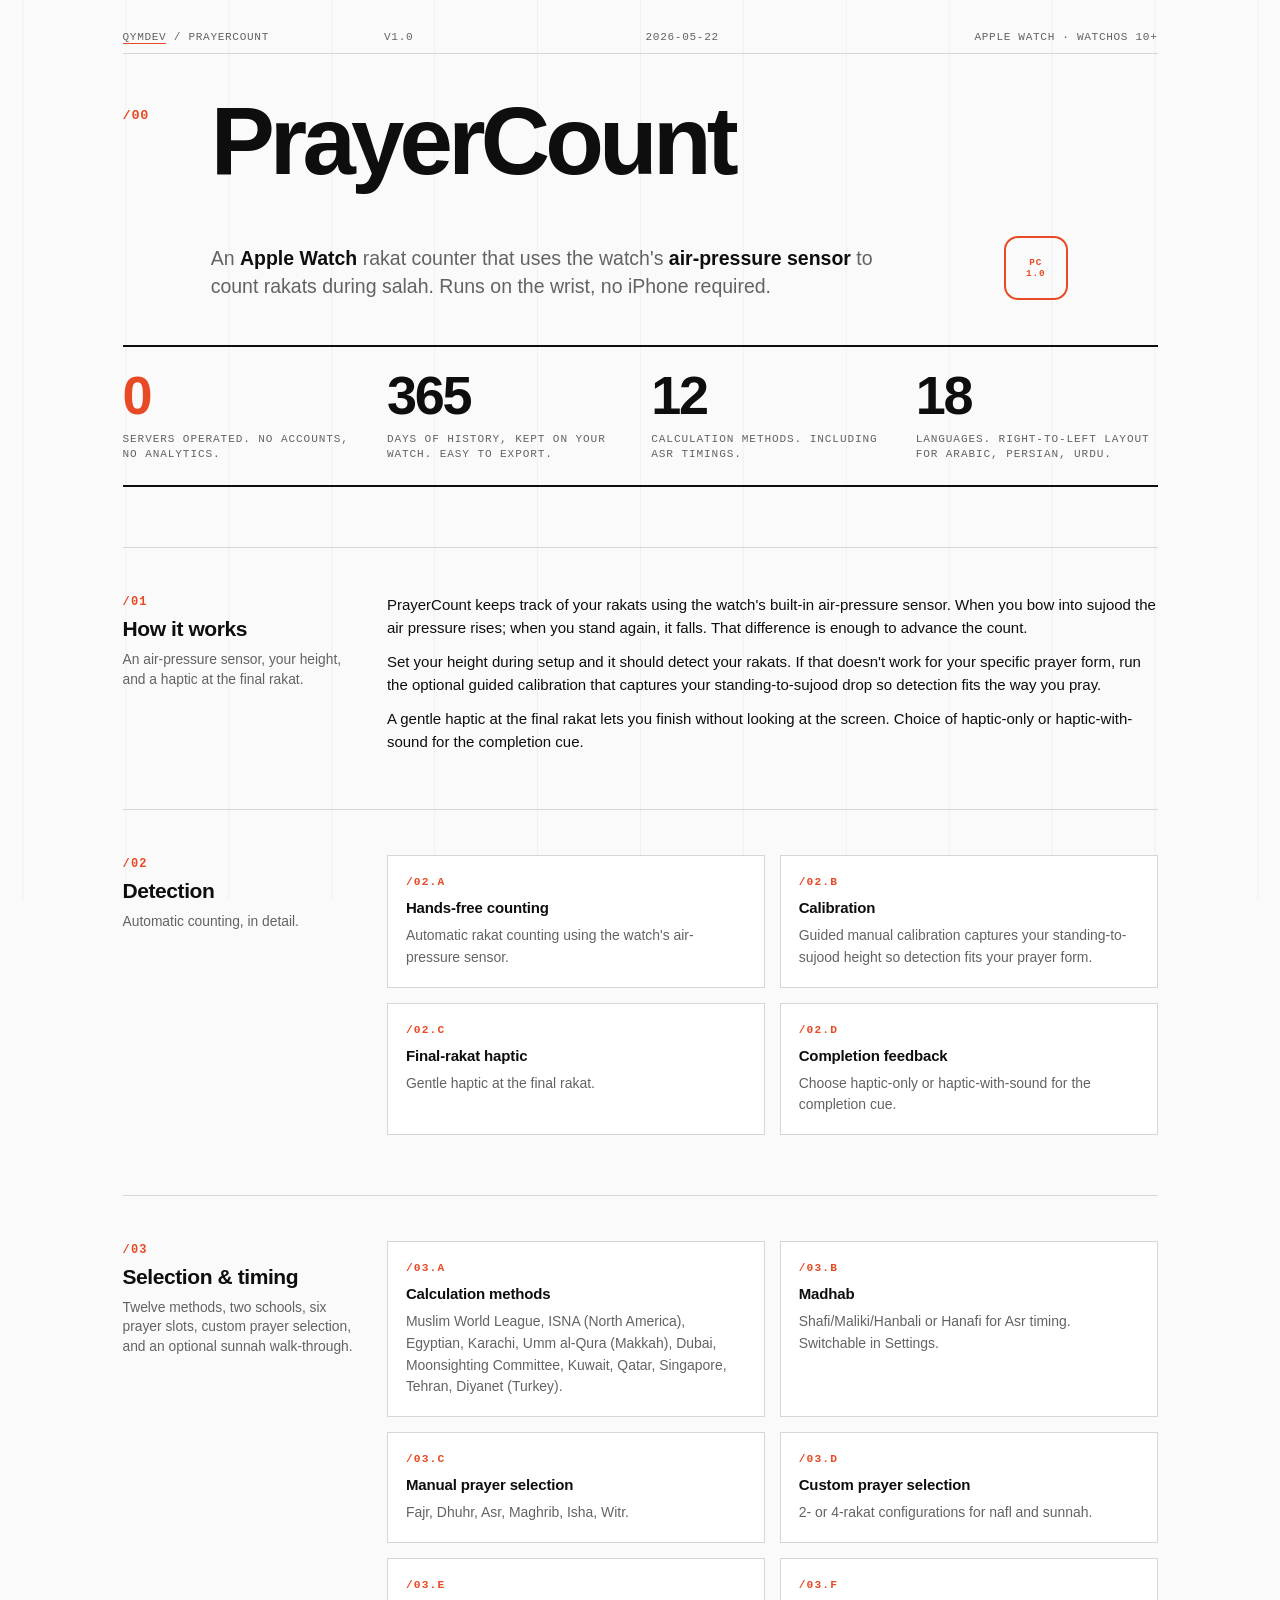
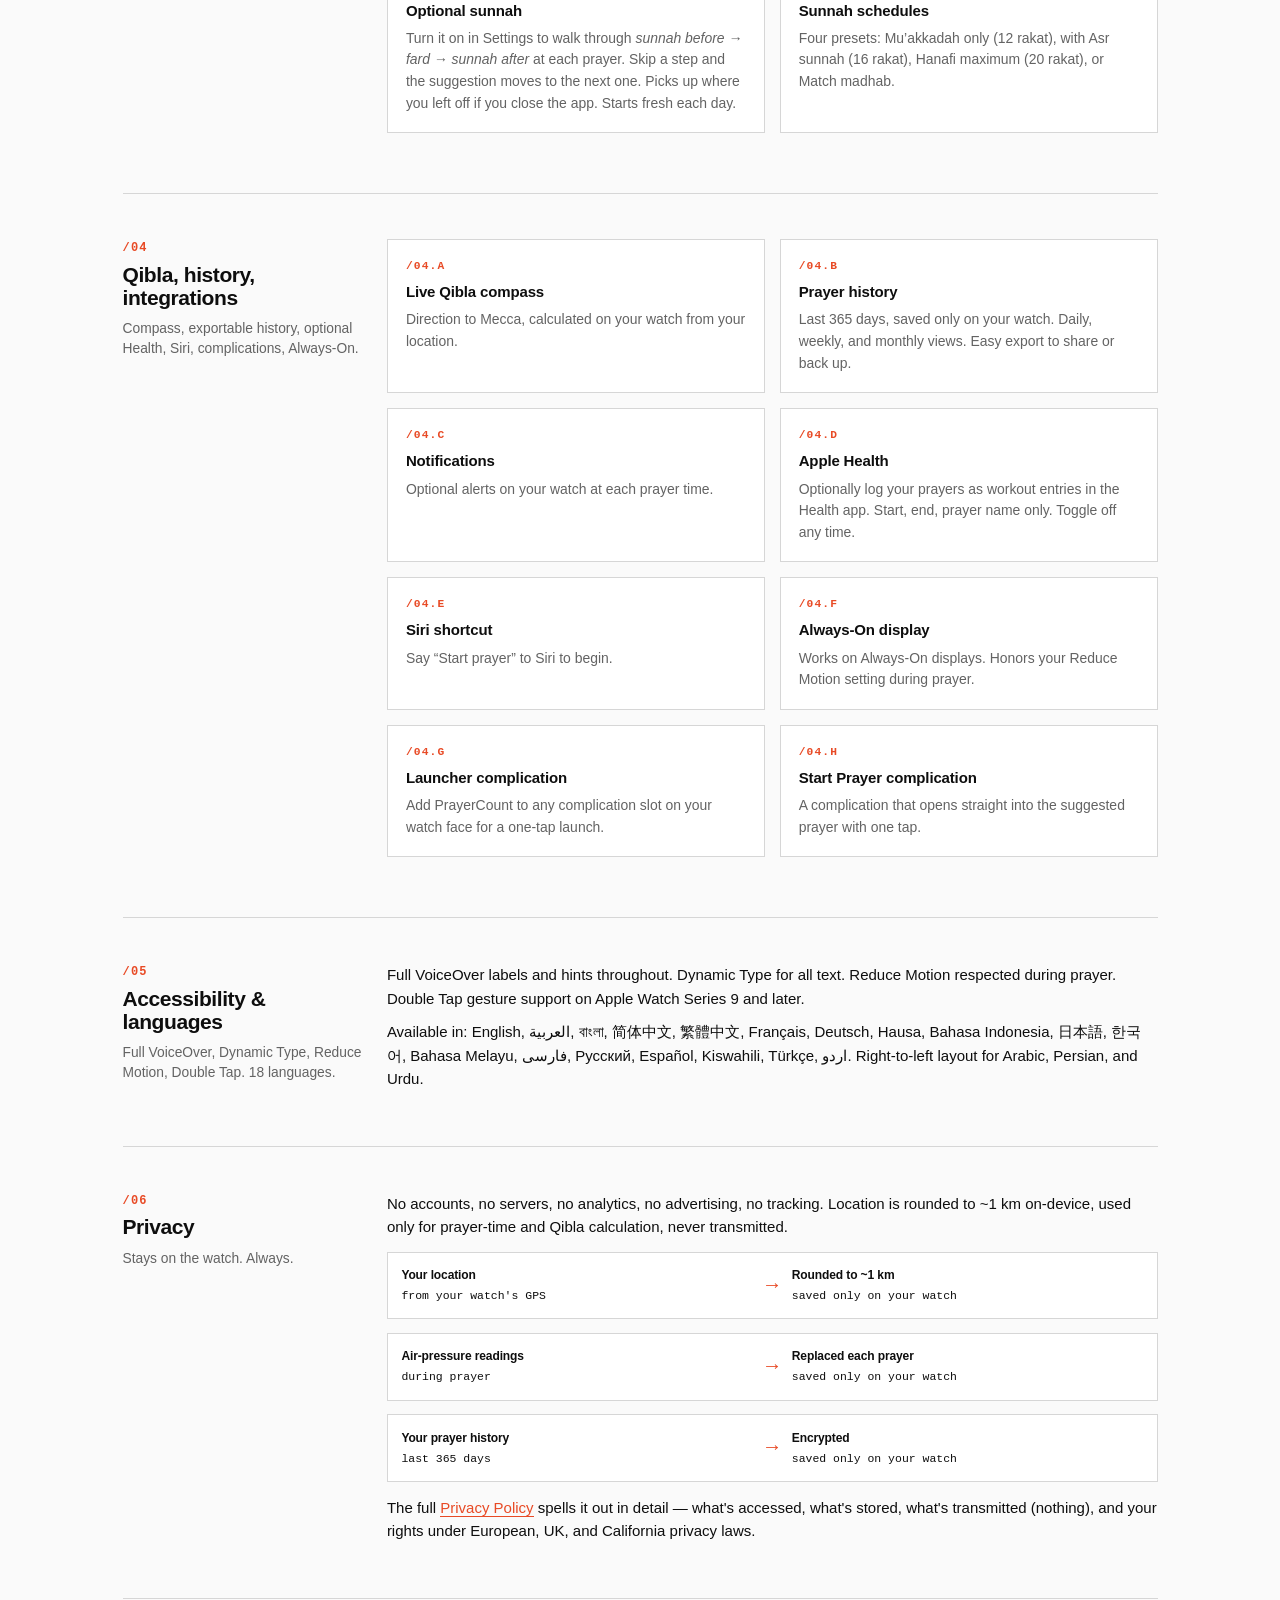
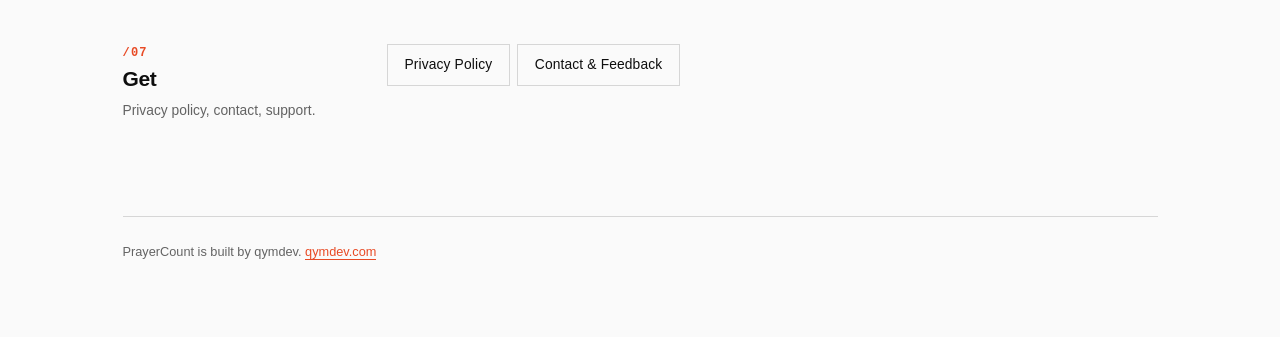
==== commit 6738bd8d: "Tighten /03 lead-dek: "six prayer slots, custom prayer selection" Co-Authored-By: Claude Opus 4.7 <n" ====
--- a/prayercount/index.html
+++ b/prayercount/index.html
@@ -91,7 +91,7 @@
     <div class="lead">
       <span class="ord">/03</span>
       <h2>Selection &amp; timing</h2>
-      <p class="lead-dek">Twelve methods, two schools, six prayers, custom prayers, and an optional sunnah walk-through.</p>
+      <p class="lead-dek">Twelve methods, two schools, six prayer slots, custom prayer selection, and an optional sunnah walk-through.</p>
     </div>
     <div class="body">
       <div class="cards">
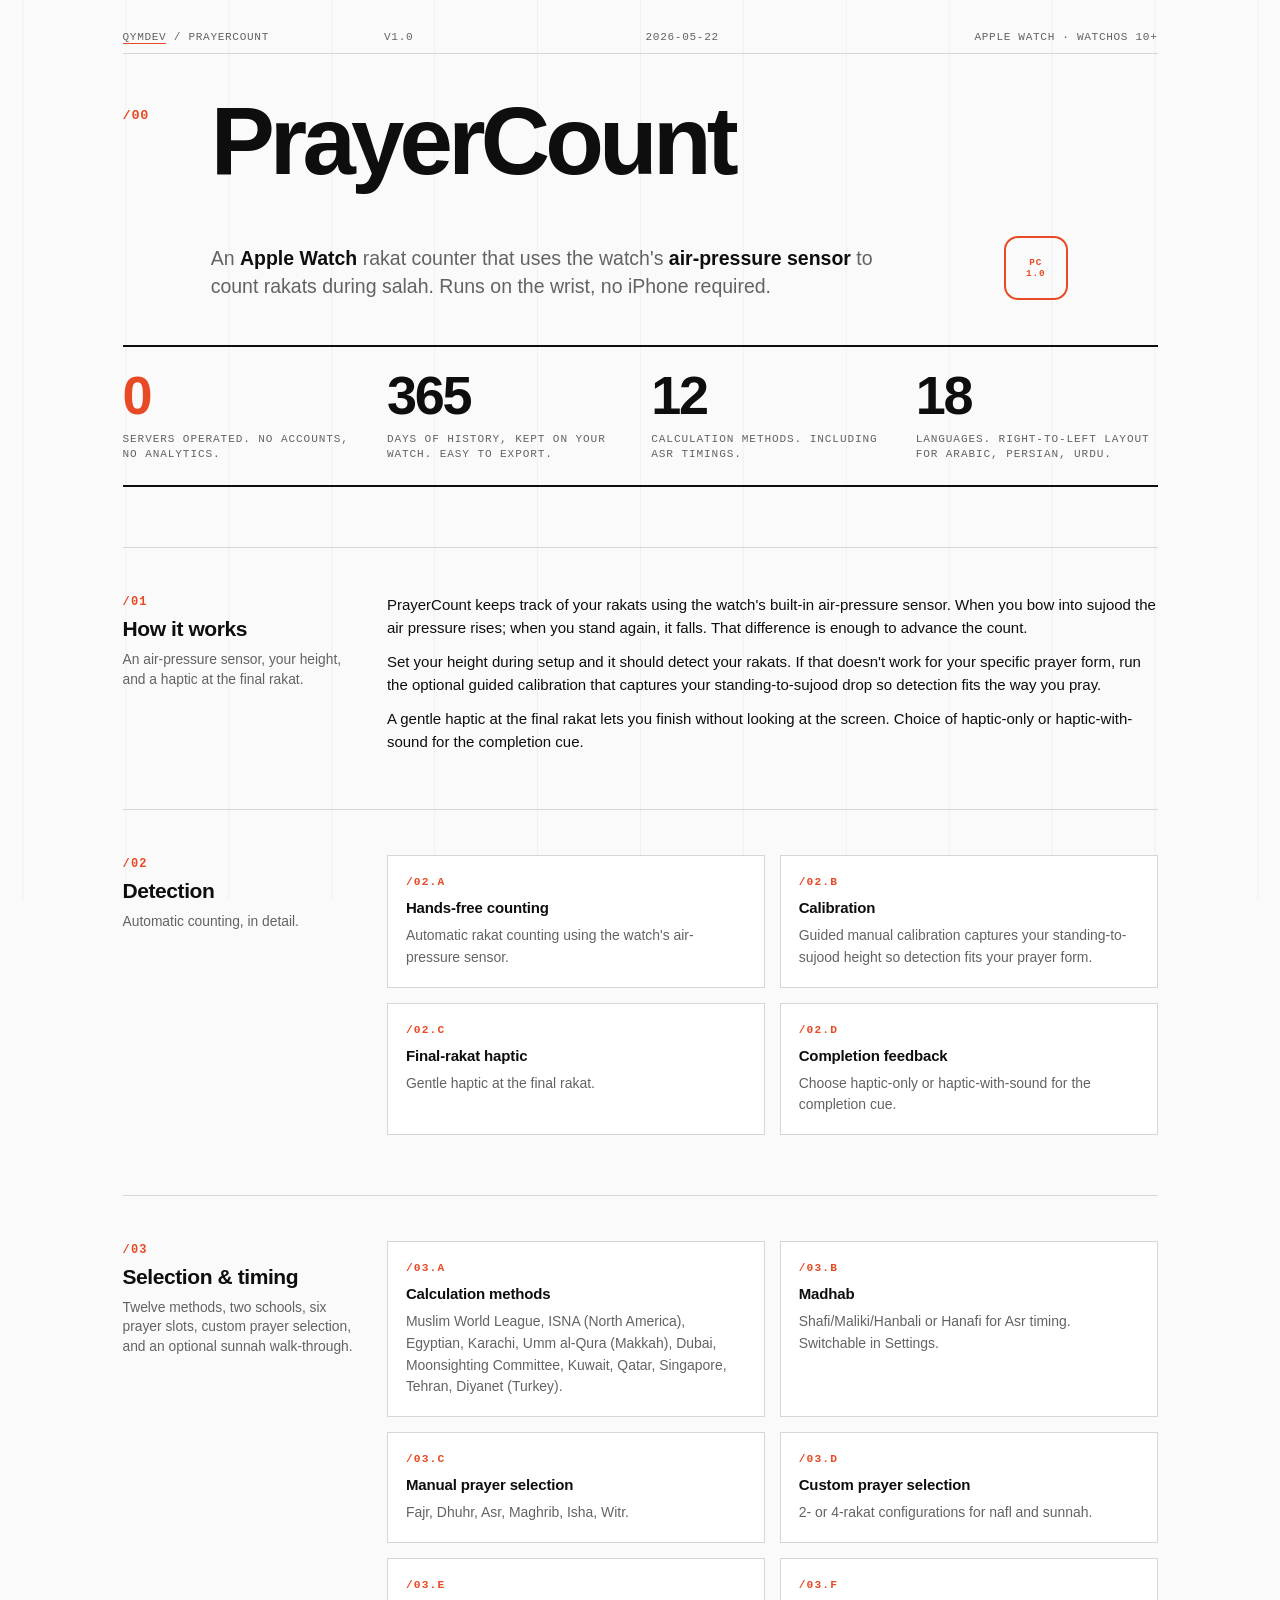
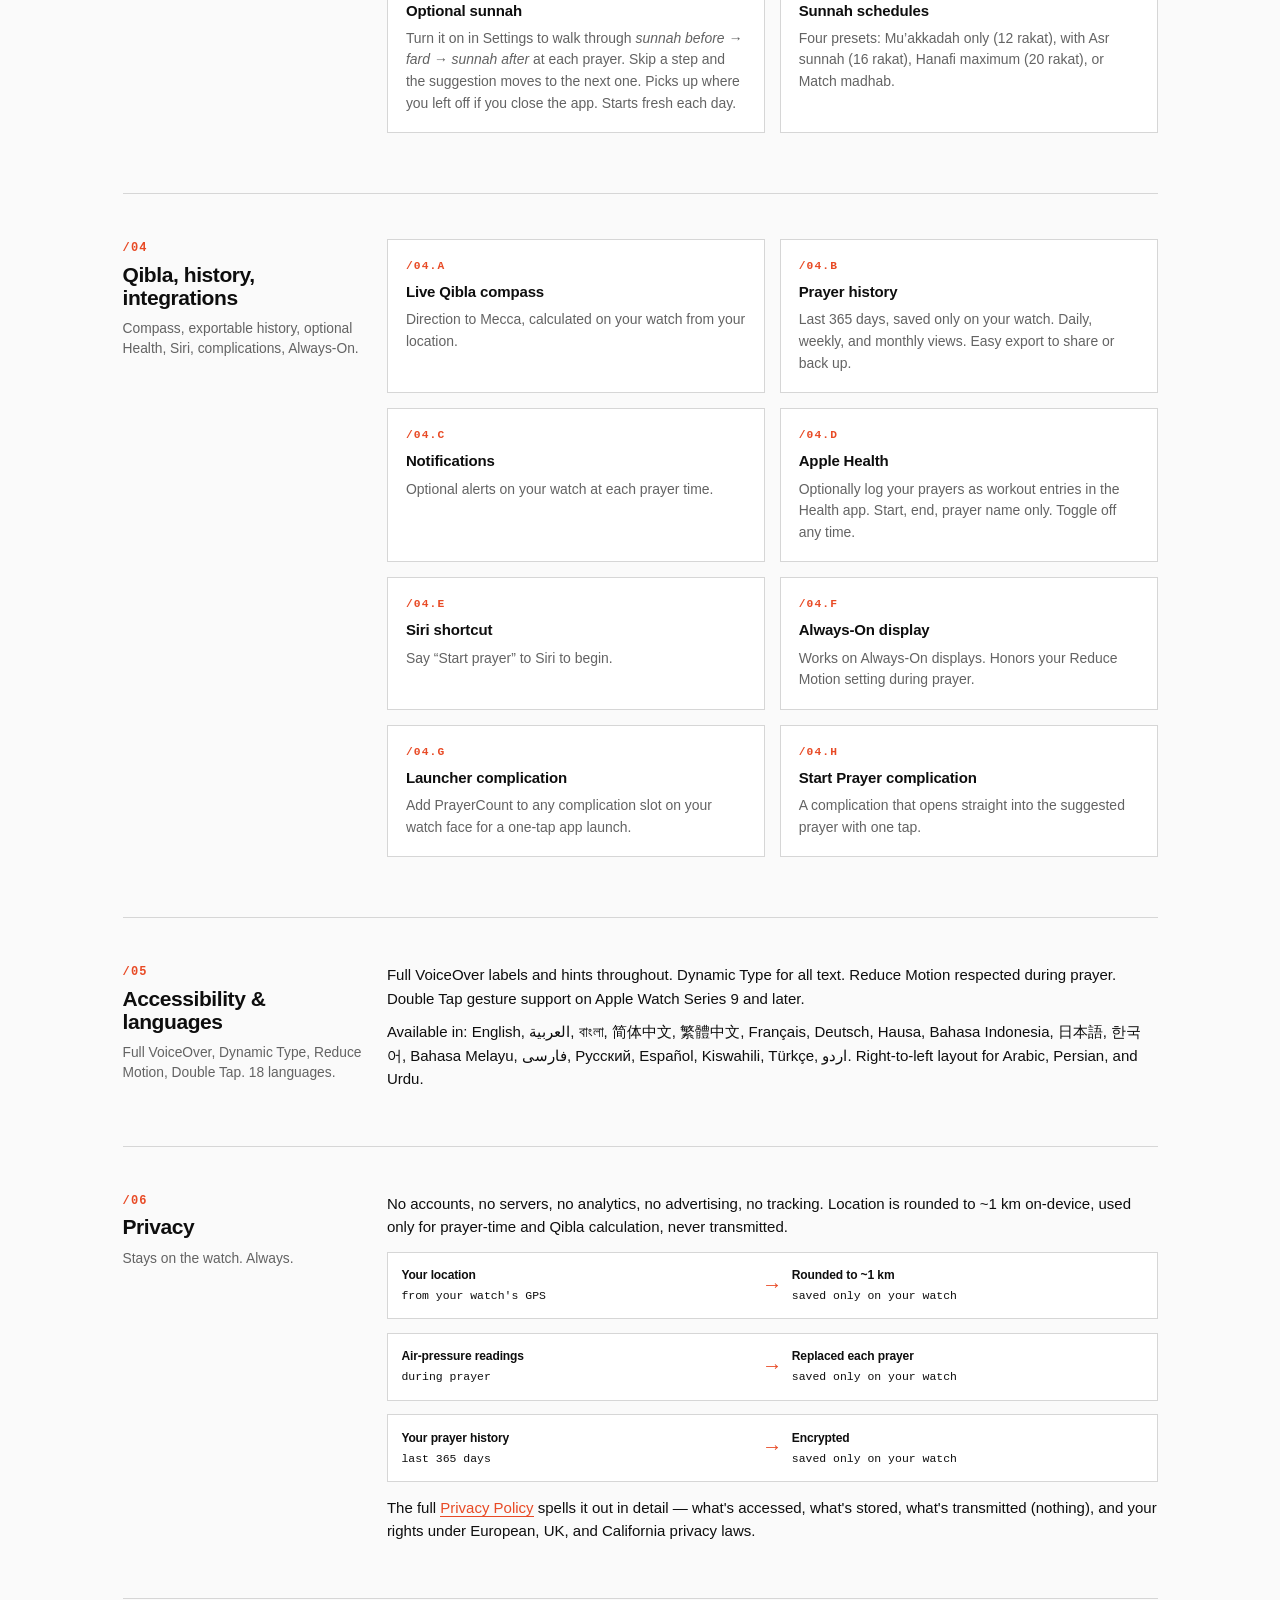
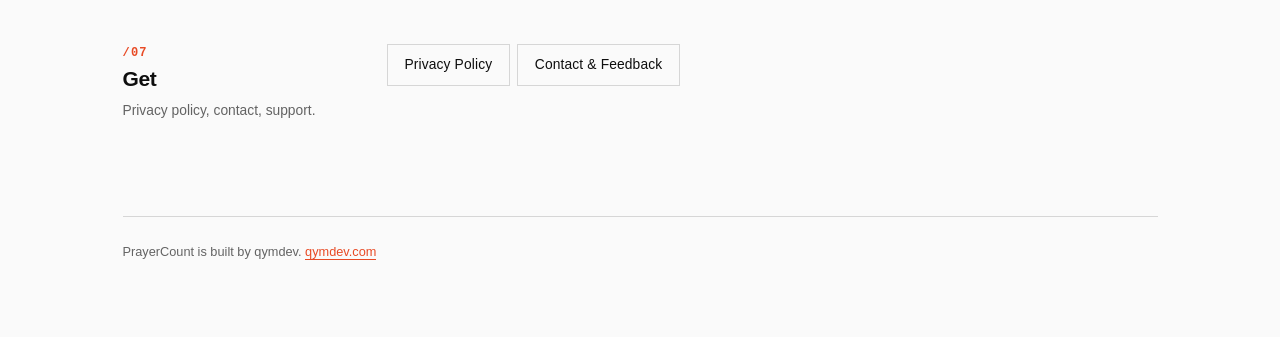
==== commit 587bb446: "Clarify /04.G complication: "one-tap app launch" Co-Authored-By: Claude Opus 4.7 <noreply@anthropic." ====
--- a/prayercount/index.html
+++ b/prayercount/index.html
@@ -170,7 +170,7 @@
         <div class="card">
           <p class="num">/04.G</p>
           <h4>Launcher complication</h4>
-          <p>Add PrayerCount to any complication slot on your watch face for a one-tap launch.</p>
+          <p>Add PrayerCount to any complication slot on your watch face for a one-tap app launch.</p>
         </div>
         <div class="card">
           <p class="num">/04.H</p>
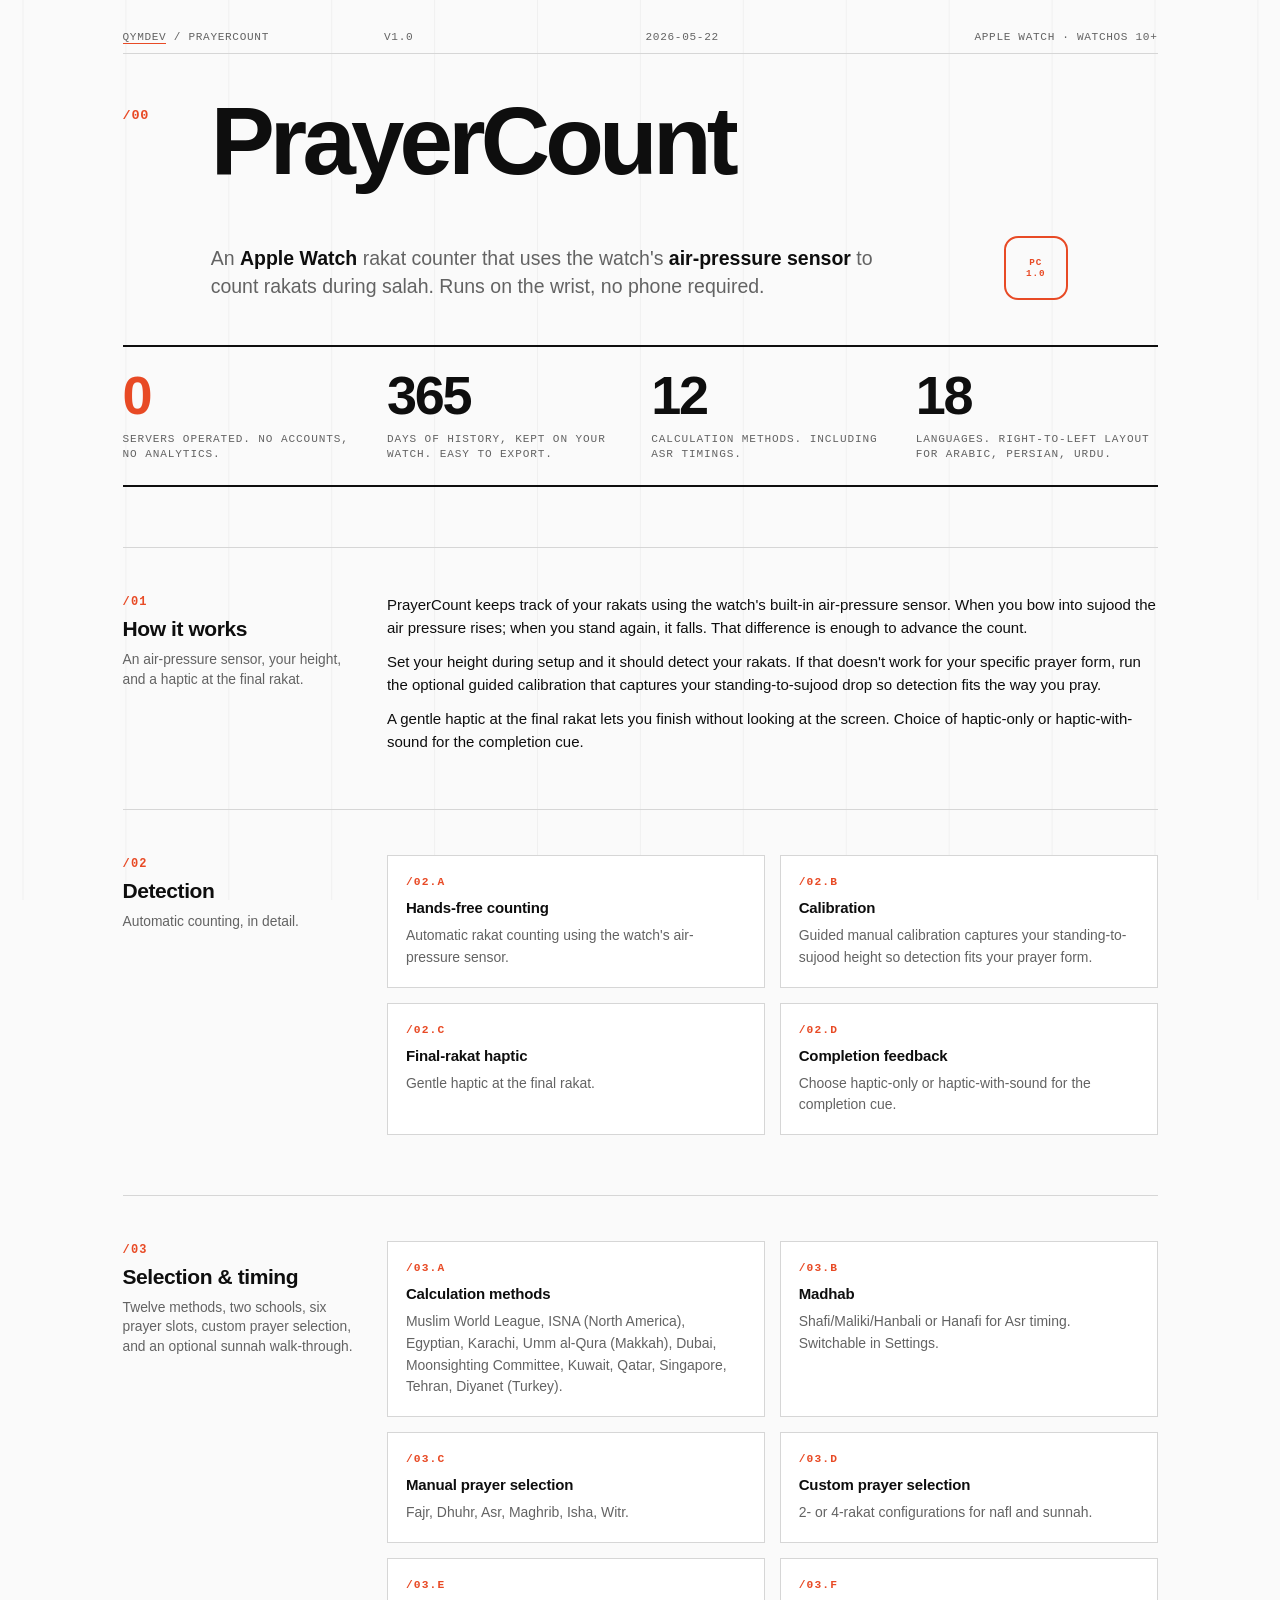
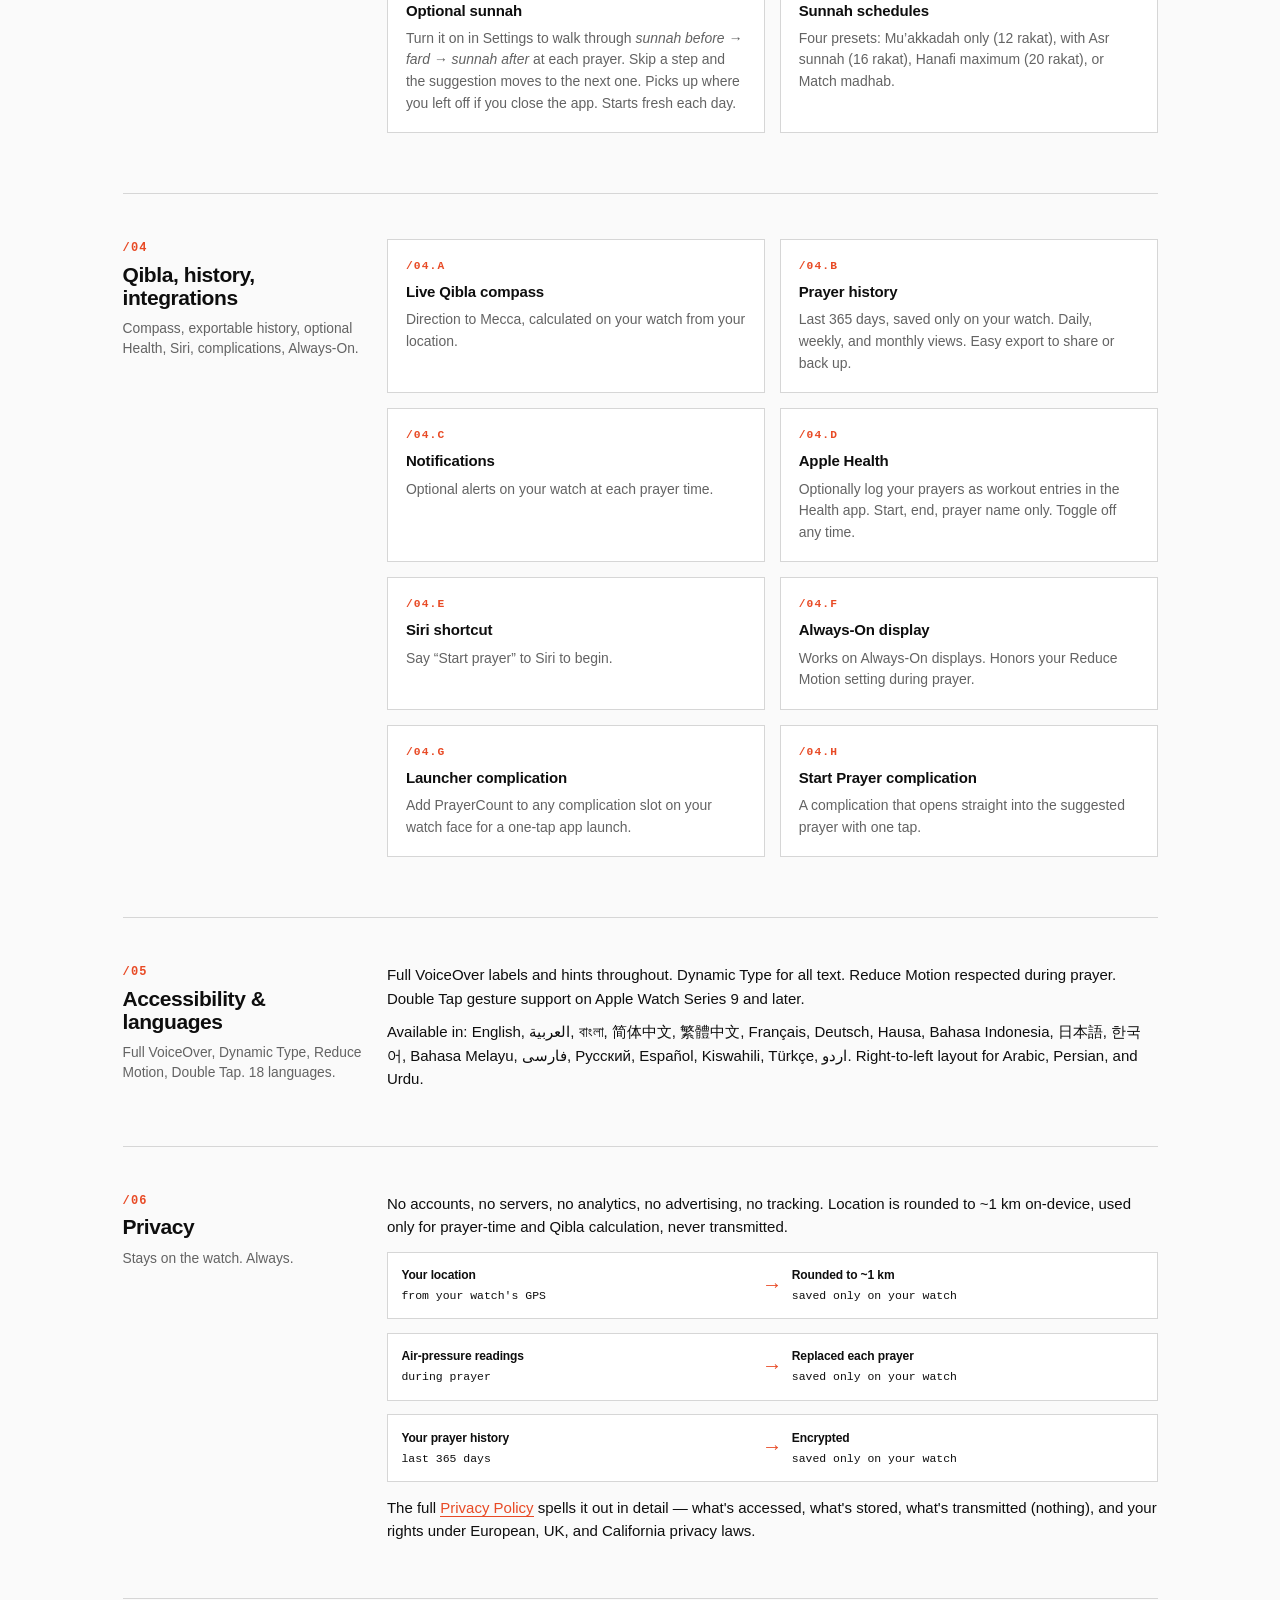
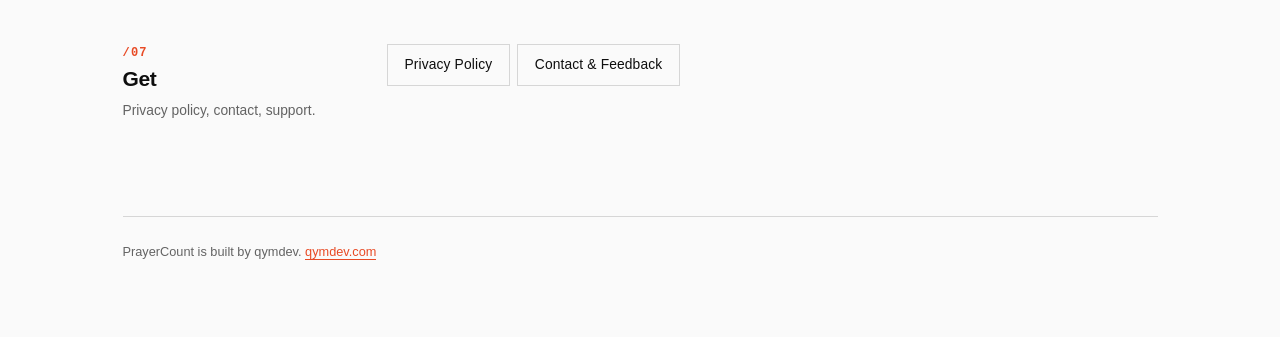
==== commit a25e95b5: "Tagline: "no iPhone required" → "no phone required" Co-Authored-By: Claude Opus 4.7 <noreply@anthrop" ====
--- a/prayercount/index.html
+++ b/prayercount/index.html
@@ -19,7 +19,7 @@
   <div class="hero">
     <div class="ord">/00</div>
     <h1>PrayerCount</h1>
-    <p class="tagline">An <strong>Apple Watch</strong> rakat counter that uses the watch's <strong>air-pressure sensor</strong> to count rakats during salah. Runs on the wrist, no iPhone required.</p>
+    <p class="tagline">An <strong>Apple Watch</strong> rakat counter that uses the watch's <strong>air-pressure sensor</strong> to count rakats during salah. Runs on the wrist, no phone required.</p>
     <div class="signal">PC<br>1.0</div>
   </div>
 
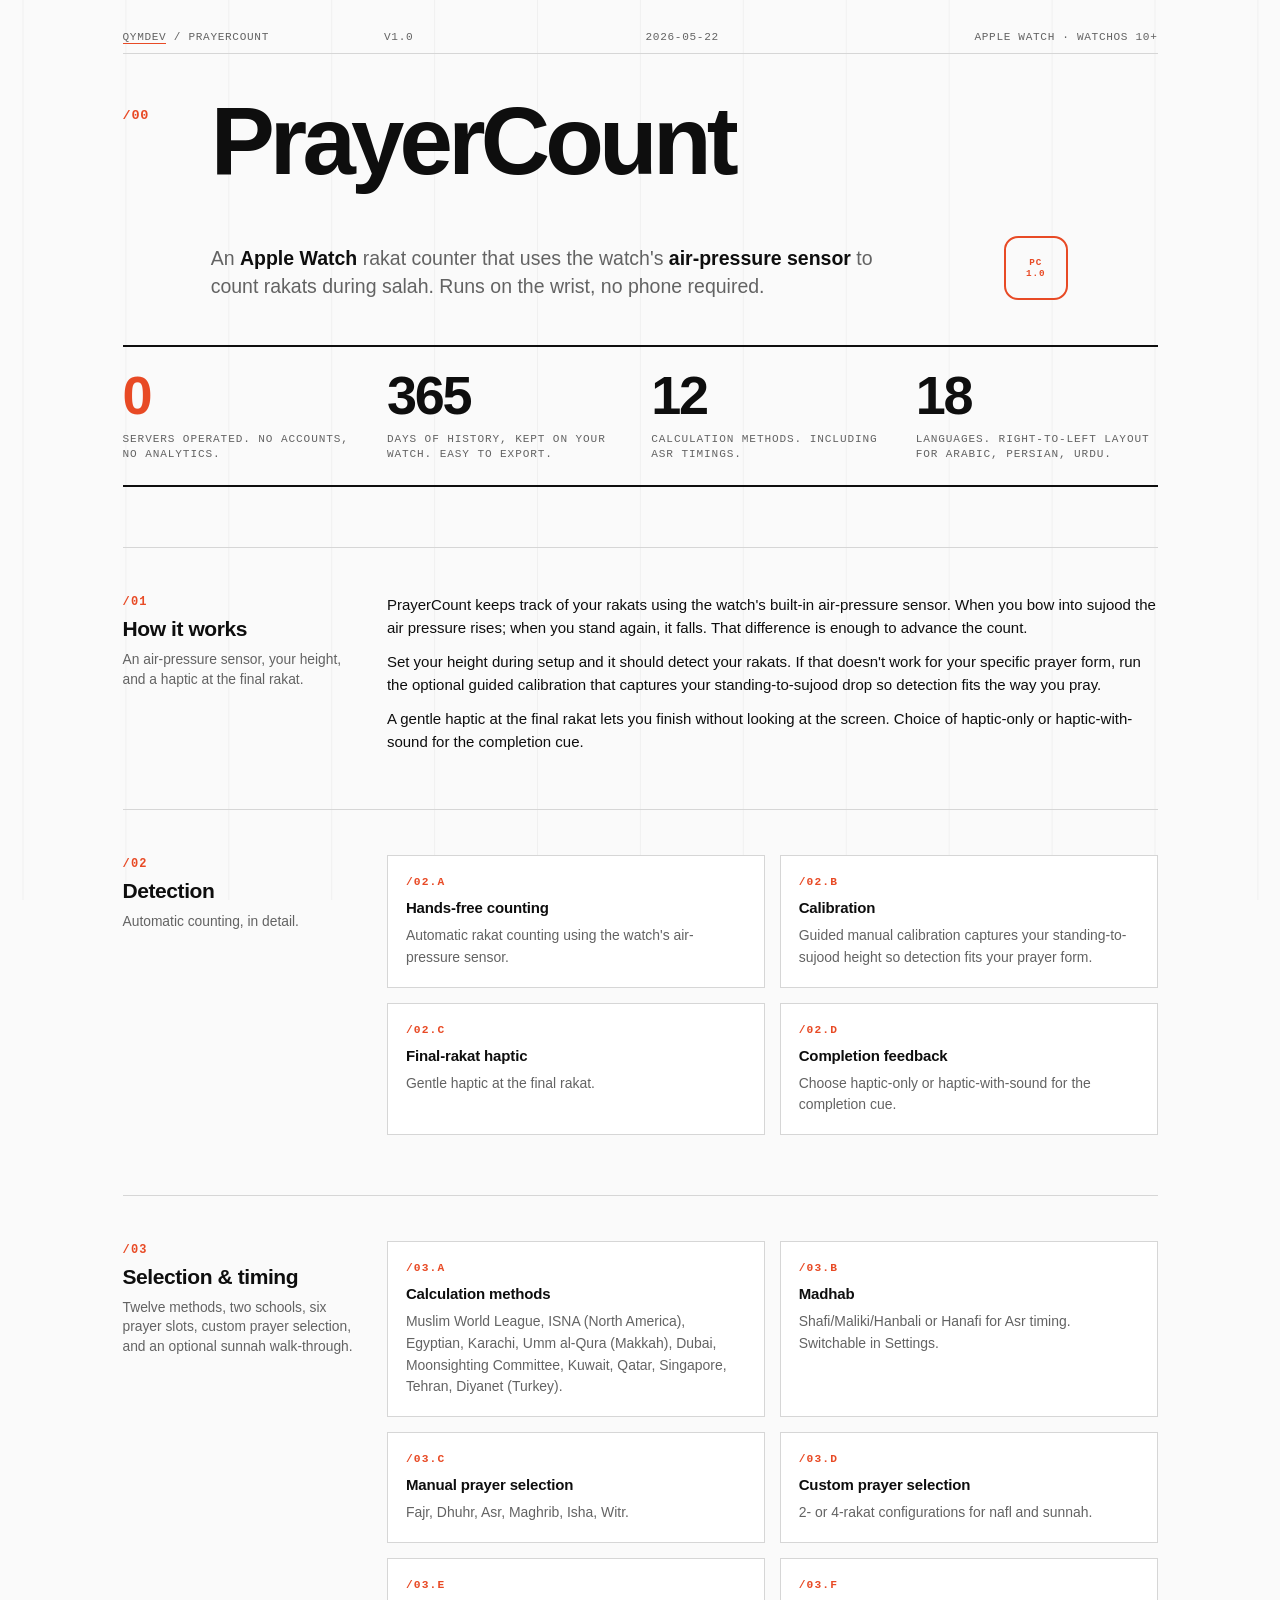
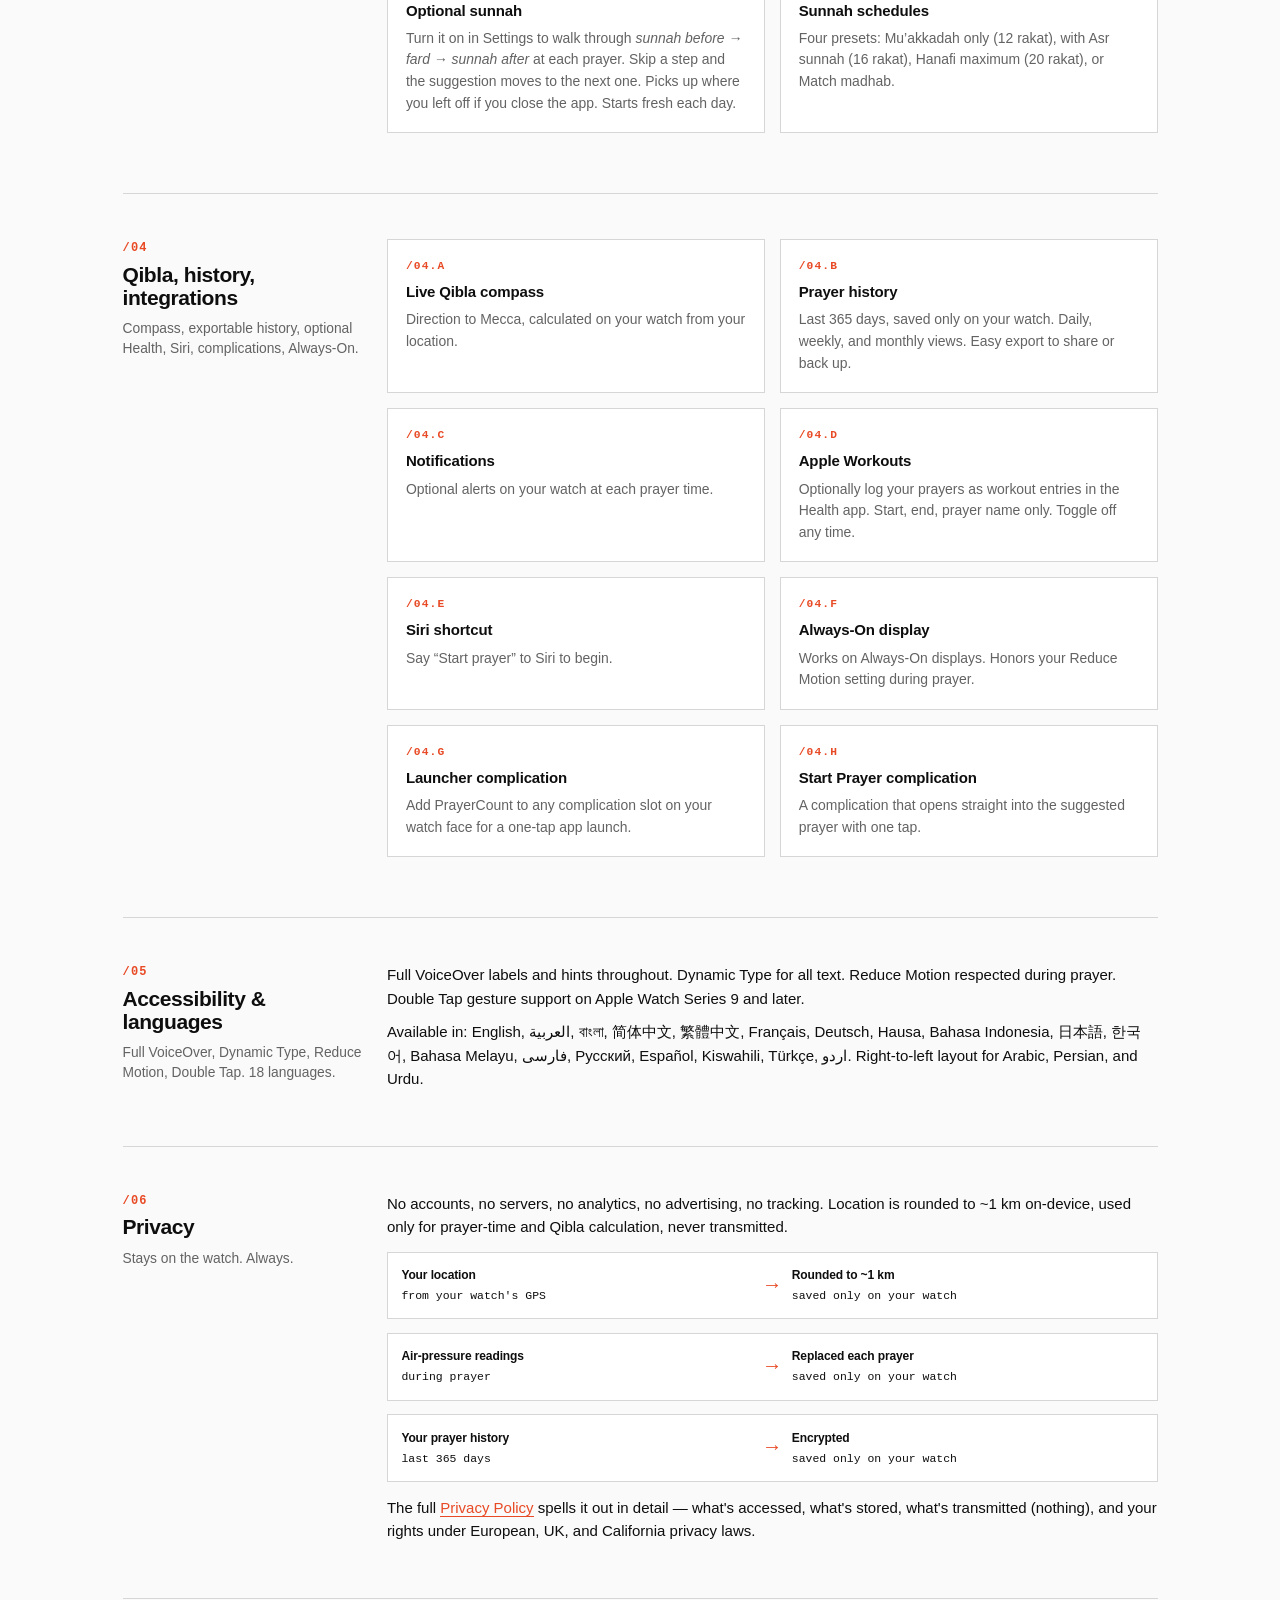
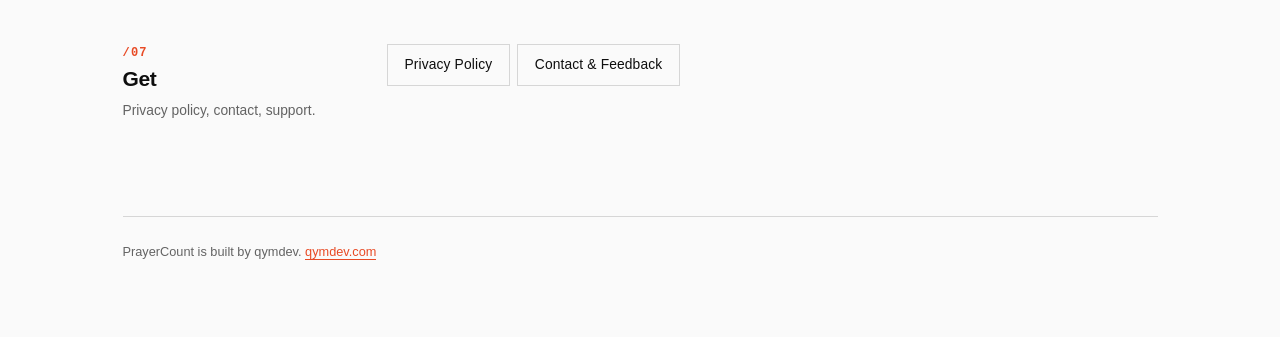
==== commit 4d70d9b5: "Change Health to Workouts" ====
--- a/prayercount/index.html
+++ b/prayercount/index.html
@@ -154,7 +154,7 @@
         </div>
         <div class="card">
           <p class="num">/04.D</p>
-          <h4>Apple Health</h4>
+          <h4>Apple Workouts</h4>
           <p>Optionally log your prayers as workout entries in the Health app. Start, end, prayer name only. Toggle off any time.</p>
         </div>
         <div class="card">
